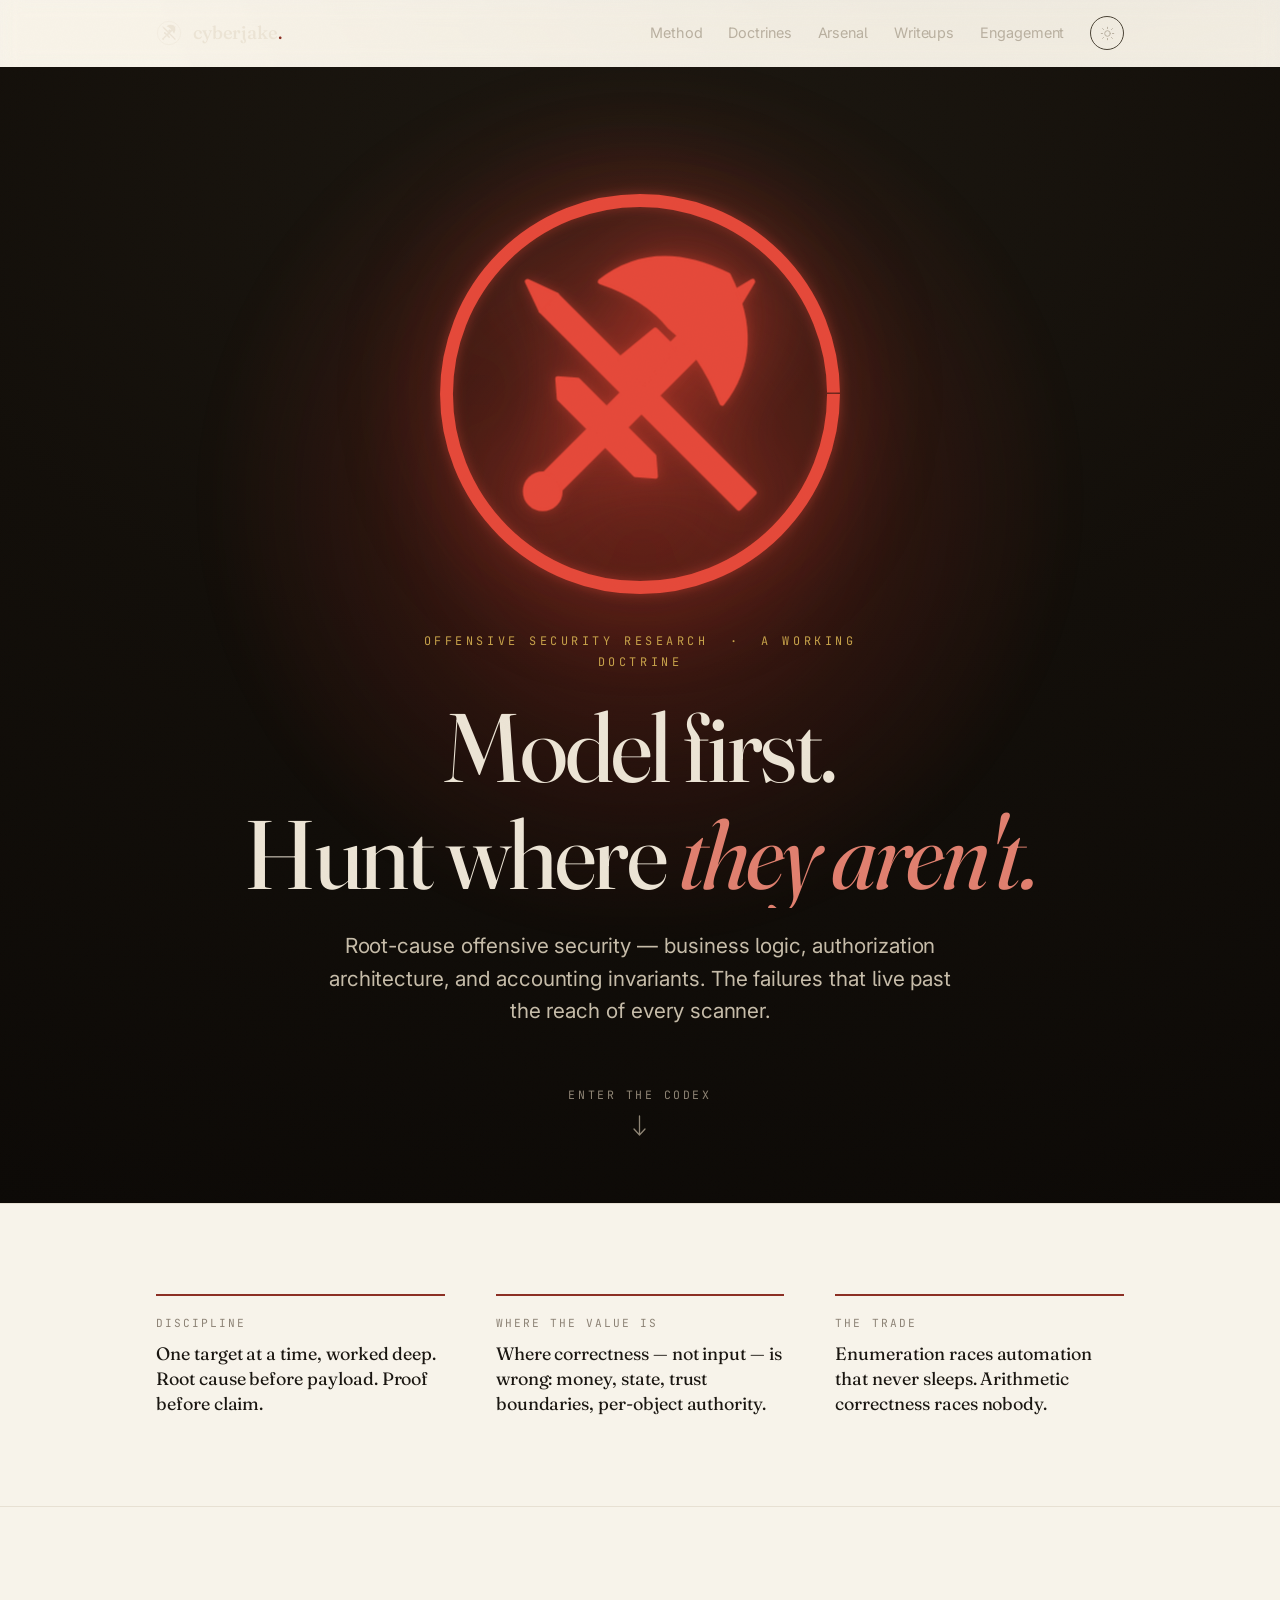
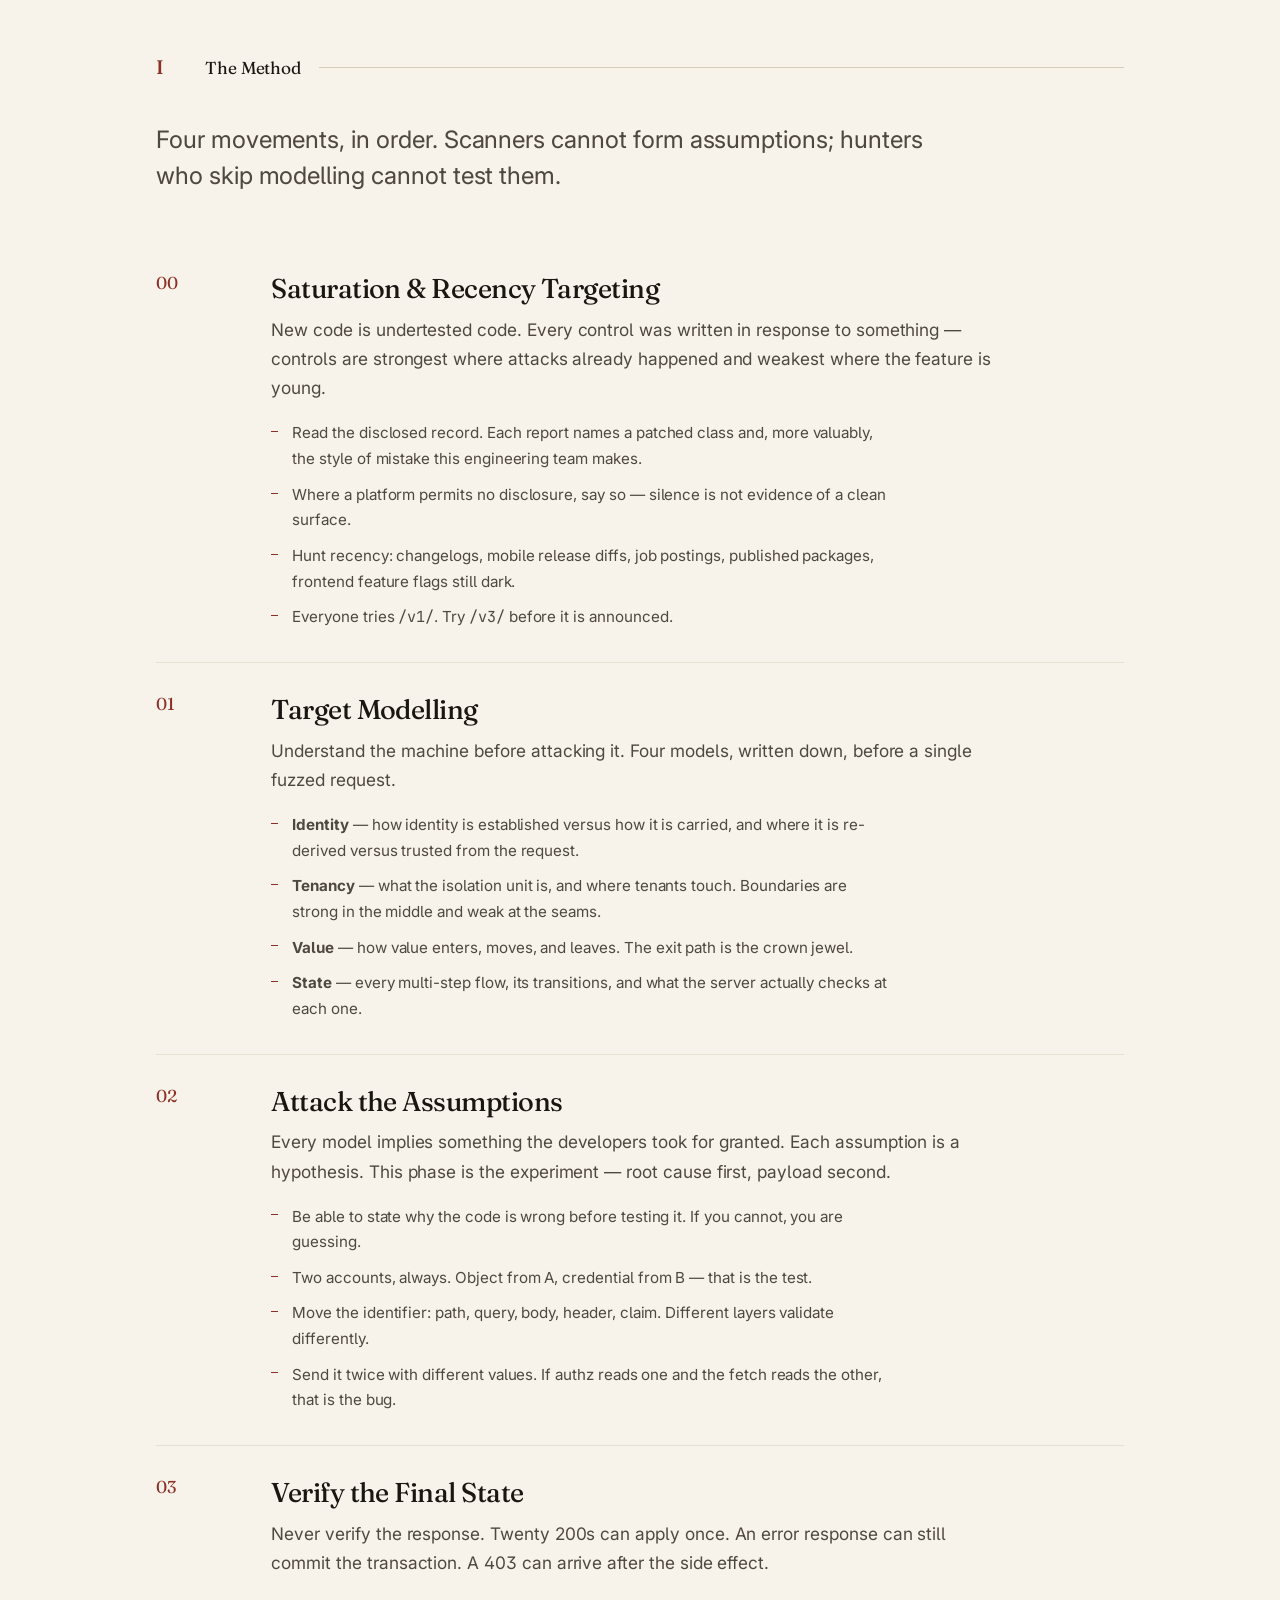
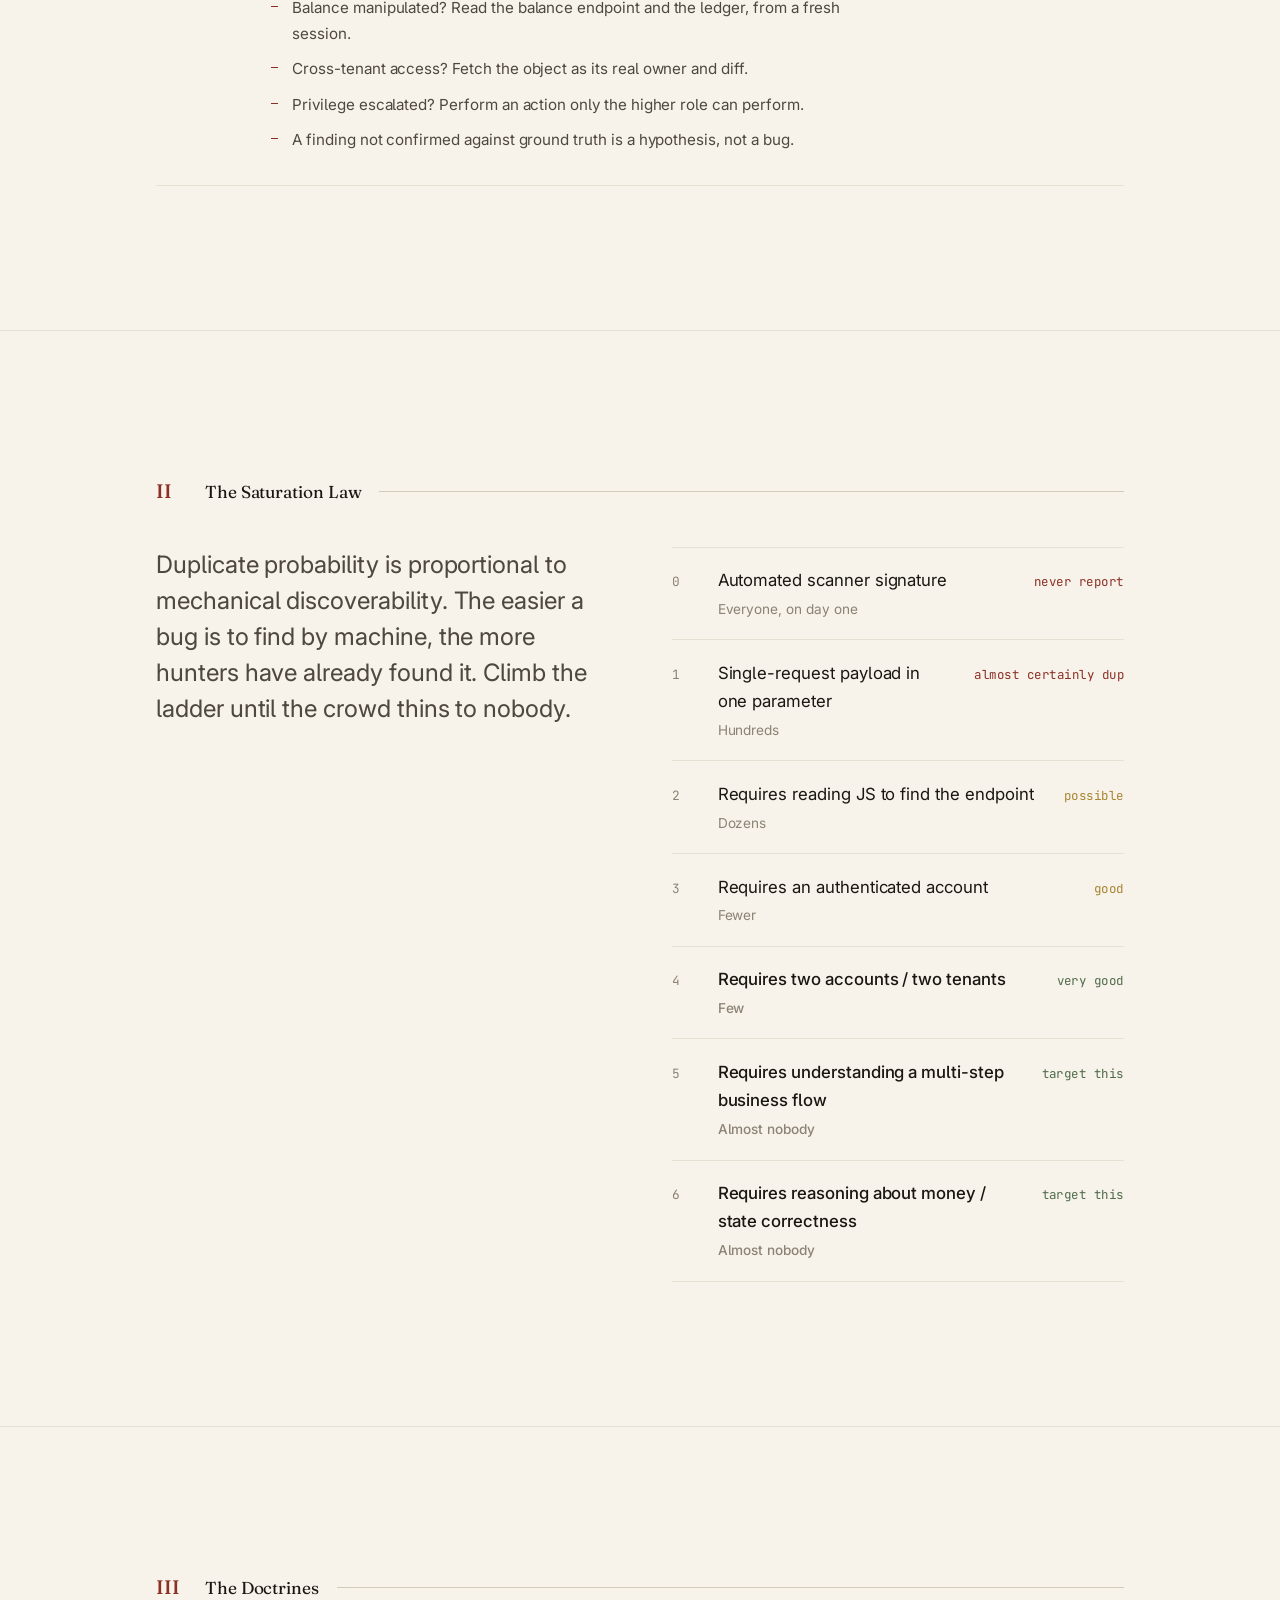
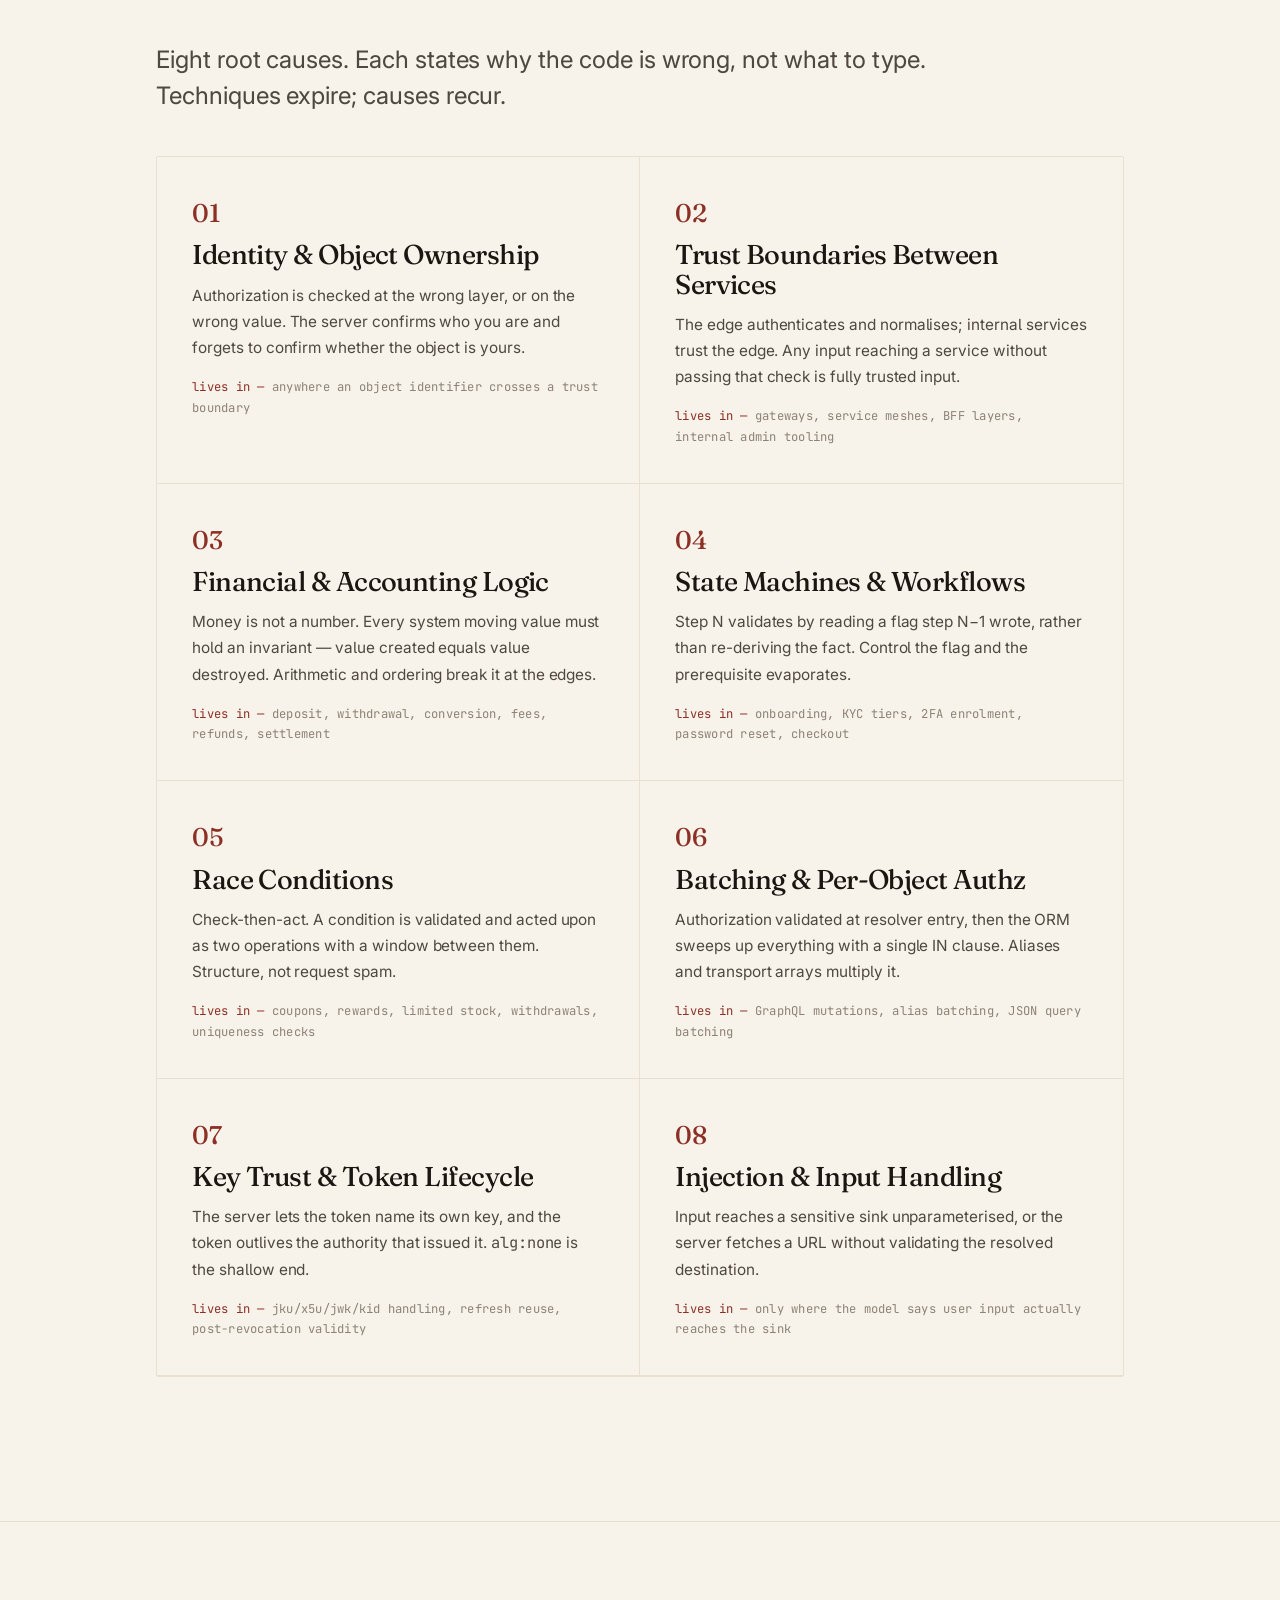
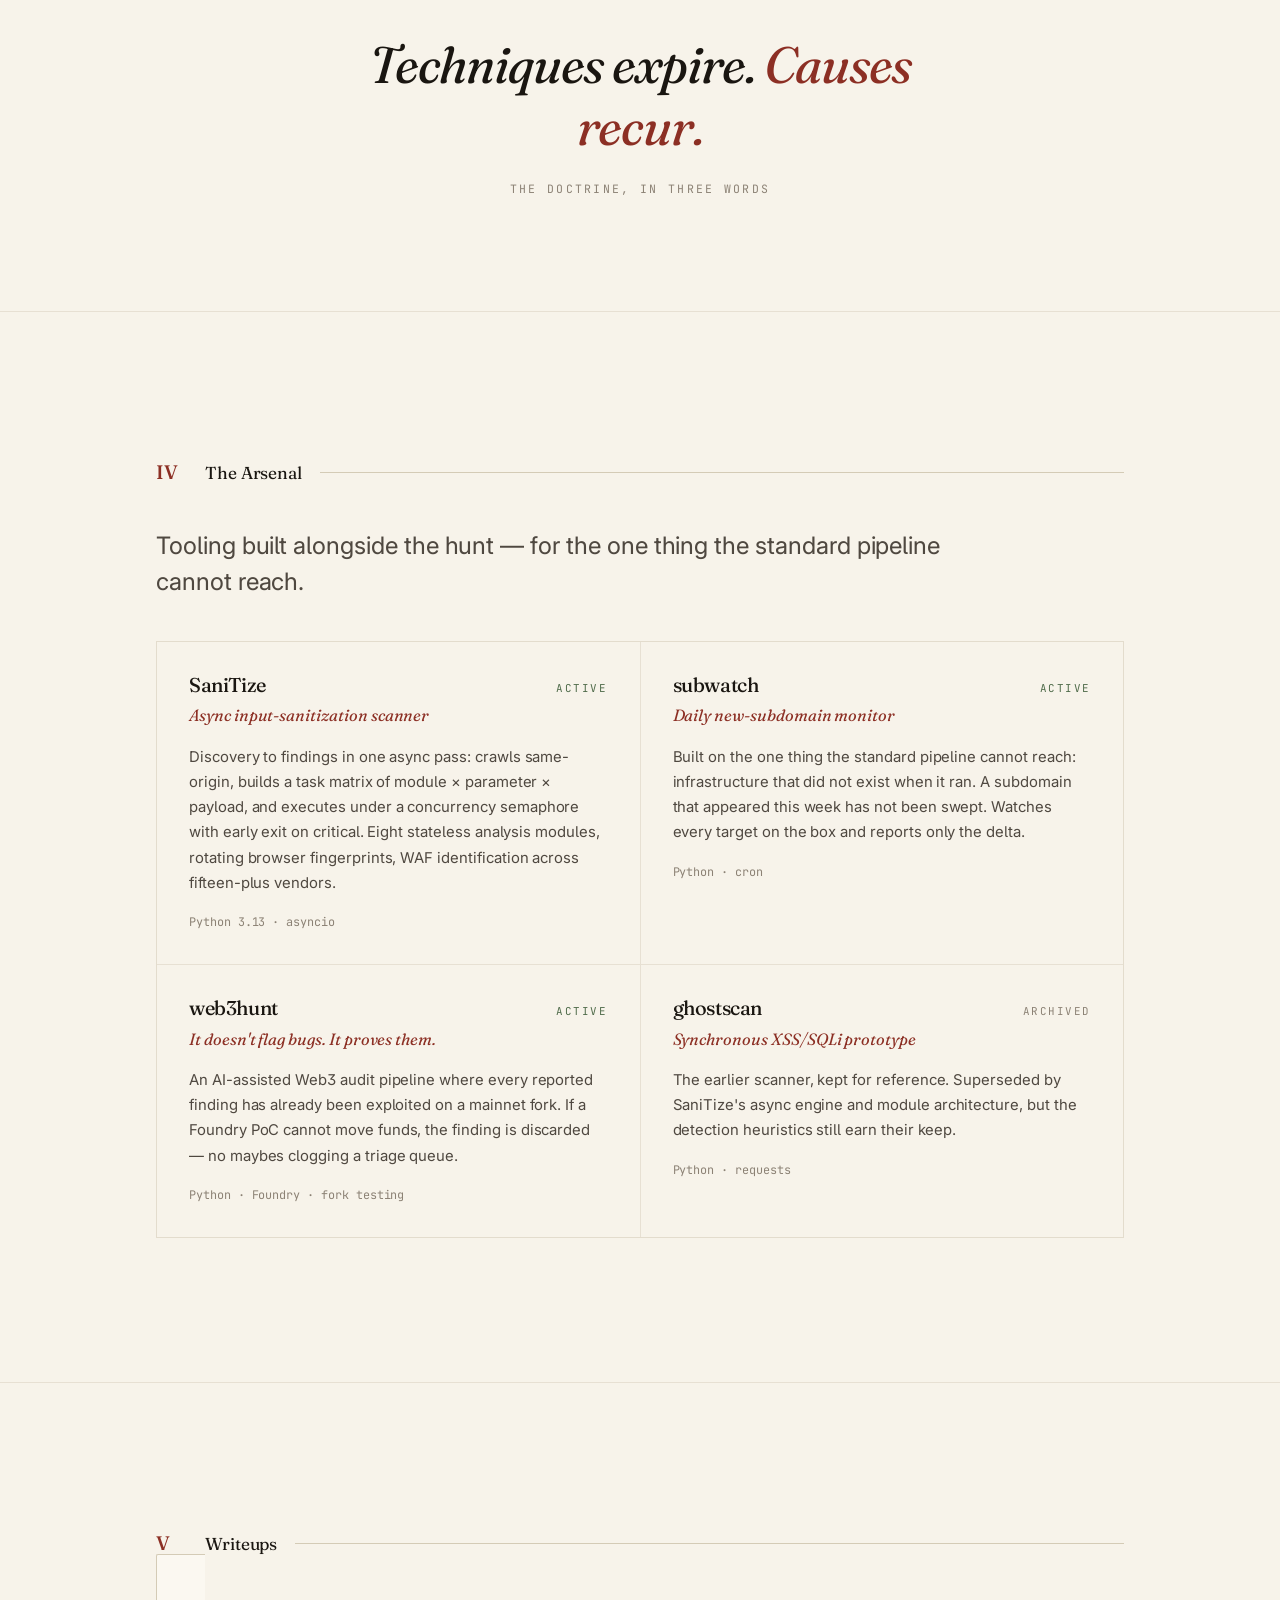
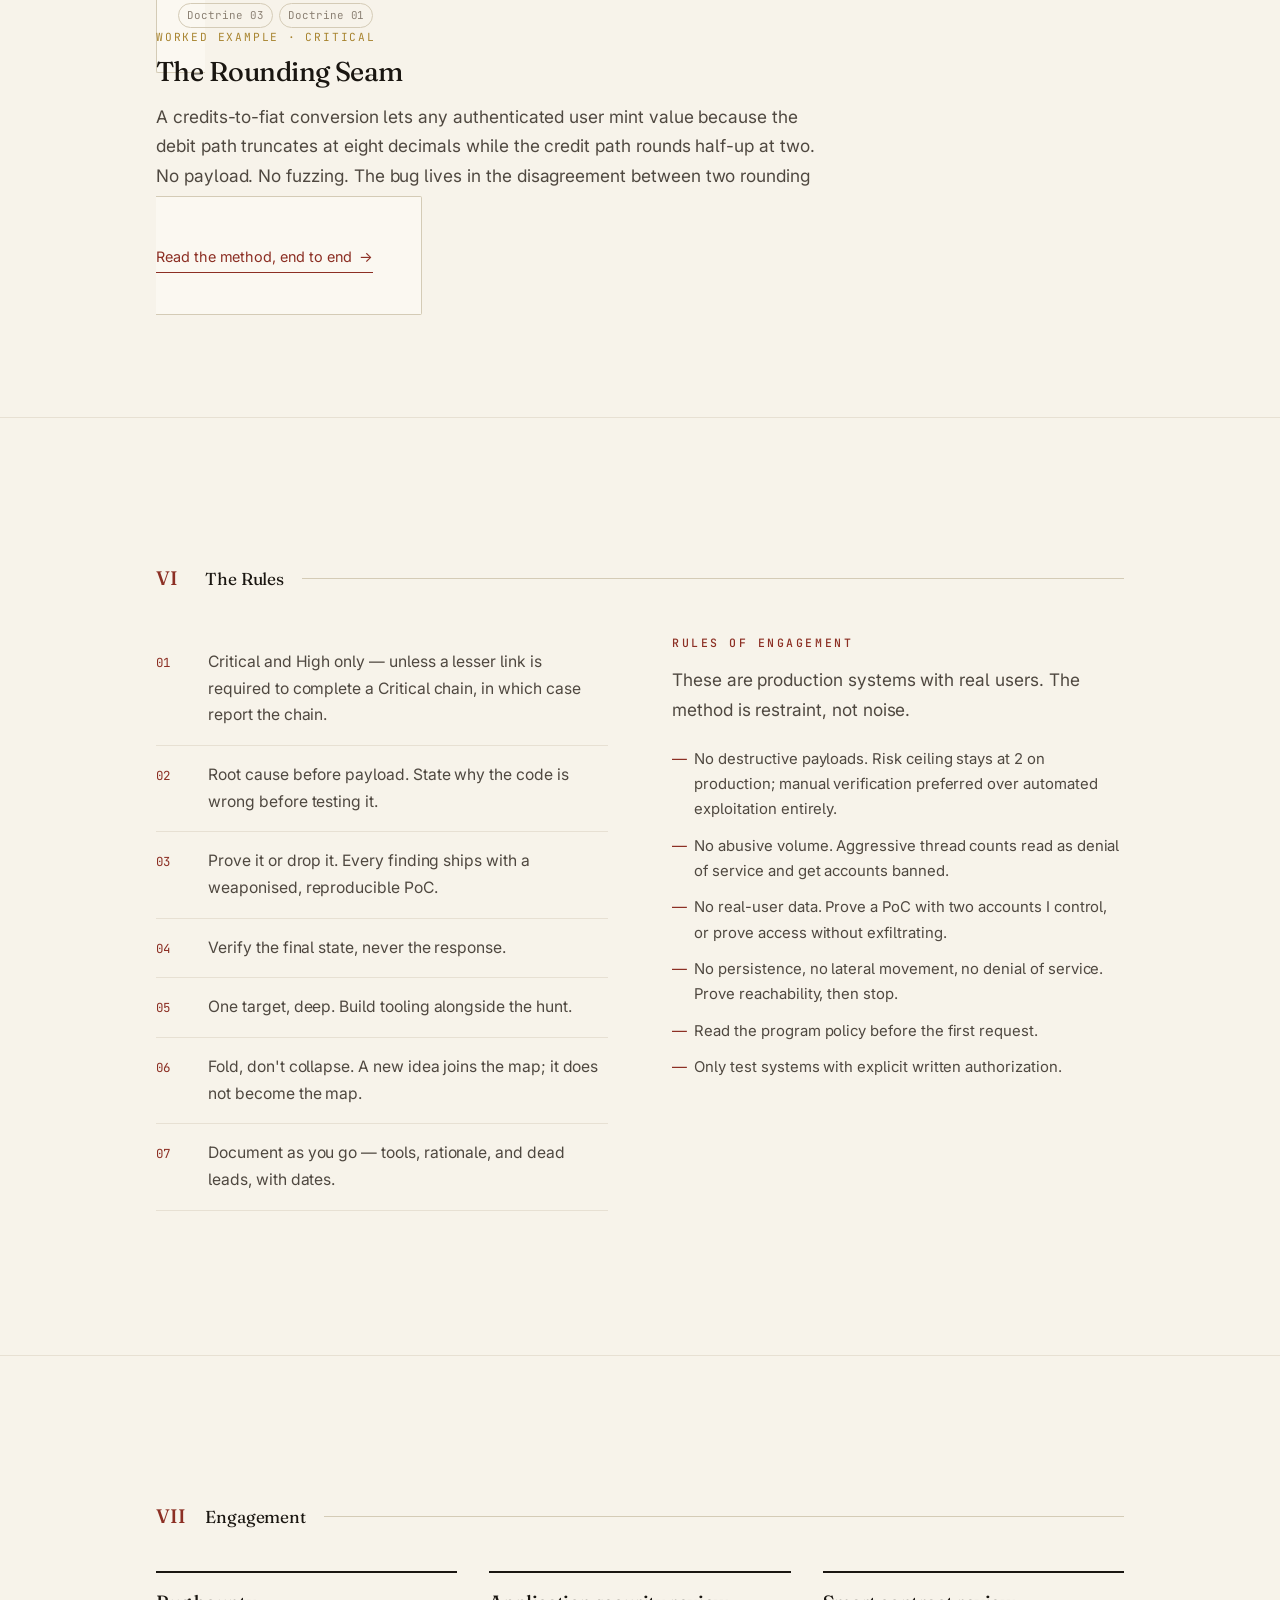
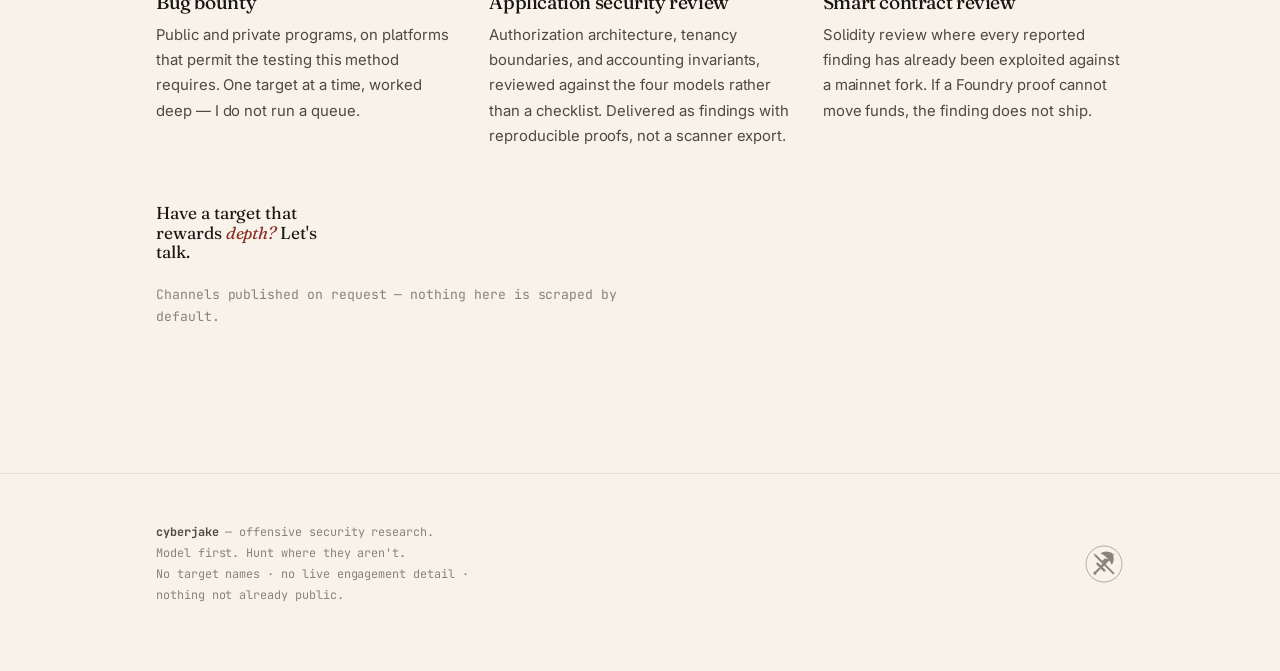
==== index.html @ a579a663 "Cyber Jake — personal offensive-security site (v1) Co-Authored-By: Claude Opus 4.8 <noreply@anthropi" ====
<!doctype html>
<html lang="en" data-theme="">
<head>
<meta charset="utf-8">
<meta name="viewport" content="width=device-width, initial-scale=1">
<title>cyberjake — offensive security research</title>
<meta name="description" content="Root-cause offensive security research. Business logic, authorization architecture, and accounting invariants — where scanners cannot reach. Model first. Hunt where they aren't.">
<meta name="theme-color" content="#f7f3ea">
<meta property="og:title" content="cyberjake — offensive security research">
<meta property="og:description" content="Model first. Hunt where they aren't.">
<meta property="og:type" content="website">
<link rel="icon" href="assets/sigil.svg" type="image/svg+xml">
<link rel="preconnect" href="https://fonts.googleapis.com">
<link rel="preconnect" href="https://fonts.gstatic.com" crossorigin>
<link href="https://fonts.googleapis.com/css2?family=Fraunces:ital,opsz,wght@0,9..144,380..560;1,9..144,380..520&family=Inter:wght@400;460;500&family=JetBrains+Mono:wght@400;500&display=swap" rel="stylesheet">
<link rel="stylesheet" href="styles.css">
</head>
<body>

<!-- ============================ bar ============================ -->
<header class="bar" id="bar">
  <div class="wrap">
    <a class="brand" href="#top" aria-label="cyberjake home">
      <span class="sigil" aria-hidden="true"></span>
      <span><b>cyberjake</b><span class="dot">.</span></span>
    </a>
    <button class="nav-toggle" id="navToggle" aria-label="Menu" aria-expanded="false"><span></span></button>
    <nav class="links" id="nav">
      <a href="#method">Method</a>
      <a href="#doctrines">Doctrines</a>
      <a href="#arsenal">Arsenal</a>
      <a href="#writeups">Writeups</a>
      <a href="#engage">Engagement</a>
      <button class="theme-toggle" id="theme" aria-label="Toggle theme" title="Toggle light / dark">
        <svg width="15" height="15" viewBox="0 0 24 24" fill="none" stroke="currentColor" stroke-width="1.6" stroke-linecap="round"><circle cx="12" cy="12" r="4.5"/><path d="M12 2v2M12 20v2M4.2 4.2l1.4 1.4M18.4 18.4l1.4 1.4M2 12h2M20 12h2M4.2 19.8l1.4-1.4M18.4 5.6l1.4-1.4"/></svg>
      </button>
    </nav>
  </div>
</header>

<main id="top">

<!-- ============================ hero ============================ -->
<section class="cover" id="cover">
  <div class="cover-grain" aria-hidden="true"></div>
  <div class="cover-glow" aria-hidden="true"></div>
  <div class="wrap">
    <div class="seal" aria-hidden="true">
      <svg viewBox="0 0 200 200">
        <circle class="seal-ring" cx="100" cy="100" r="90" fill="none" stroke="currentColor" stroke-width="2.6" pathLength="1"/>
        <g class="seal-weapons" fill="currentColor"><g transform="rotate(45 100 100)"><path d="M100,26 L106,50 L106,120 L94,120 L94,50 Z"/><path d="M68,122 L75,116 L125,116 L132,122 L125,128 L75,128 Z"/><path d="M95,128 L105,128 L105,158 L95,158 Z"/><circle cx="100" cy="164" r="8"/></g><g transform="rotate(-45 100 100)"><path d="M95,40 L105,40 L105,170 L95,170 Z"/><path d="M100,26 L105,40 L95,40 Z"/><path d="M105,82 L126,84 L126,96 L105,98 Z"/><path d="M124,50 Q156,54 168,90 Q156,126 124,130 Q134,106 132,88 Q134,70 124,50 Z"/></g></g>
      </svg>
    </div>
    <p class="cover-kicker">Offensive security research &nbsp;·&nbsp; a working doctrine</p>
    <h1 class="cover-title">
      <span class="ln"><span>Model first.</span></span>
      <span class="ln"><span>Hunt where <em>they aren't.</em></span></span>
    </h1>
    <p class="cover-lede">Root-cause offensive security — business logic, authorization architecture, and accounting invariants. The failures that live past the reach of every scanner.</p>
    <a class="cover-cue" href="#method"><span>Enter the codex</span>
      <svg width="13" height="24" viewBox="0 0 13 24" fill="none" stroke="currentColor" stroke-width="1.3" stroke-linecap="round"><path d="M6.5 1v19M1 14l5.5 6 5.5-6"/></svg>
    </a>
  </div>
</section>

<!-- ============================ creed ============================ -->
<section class="movement creed" id="creed">
  <div class="wrap">
    <dl class="meta reveal">
      <div><dt>Discipline</dt><dd>One target at a time, worked deep. Root cause before payload. Proof before claim.</dd></div>
      <div><dt>Where the value is</dt><dd>Where correctness — not input — is wrong: money, state, trust boundaries, per-object authority.</dd></div>
      <div><dt>The trade</dt><dd>Enumeration races automation that never sleeps. Arithmetic correctness races nobody.</dd></div>
    </dl>
  </div>
</section>

<!-- ============================ method ============================ -->
<section class="movement" id="method">
  <div class="wrap">
    <div class="mark"><span class="num">I</span><span class="title">The Method</span><span class="rule"></span></div>
    <p class="lede reveal" style="margin-bottom:3rem">Four movements, in order. Scanners cannot form assumptions; hunters who skip modelling cannot test them.</p>
    <div class="phases">
      <div class="phase reveal"><div class="pn">00</div><div><h3>Saturation &amp; Recency Targeting</h3><p class="thesis">New code is undertested code. Every control was written in response to something — controls are strongest where attacks already happened and weakest where the feature is young.</p><ul><li>Read the disclosed record. Each report names a patched class and, more valuably, the style of mistake this engineering team makes.</li><li>Where a platform permits no disclosure, say so — silence is not evidence of a clean surface.</li><li>Hunt recency: changelogs, mobile release diffs, job postings, published packages, frontend feature flags still dark.</li><li>Everyone tries <span class="mono">/v1/</span>. Try <span class="mono">/v3/</span> before it is announced.</li></ul></div></div>
      <div class="phase reveal"><div class="pn">01</div><div><h3>Target Modelling</h3><p class="thesis">Understand the machine before attacking it. Four models, written down, before a single fuzzed request.</p><ul><li><strong>Identity</strong> — how identity is established versus how it is carried, and where it is re-derived versus trusted from the request.</li><li><strong>Tenancy</strong> — what the isolation unit is, and where tenants touch. Boundaries are strong in the middle and weak at the seams.</li><li><strong>Value</strong> — how value enters, moves, and leaves. The exit path is the crown jewel.</li><li><strong>State</strong> — every multi-step flow, its transitions, and what the server actually checks at each one.</li></ul></div></div>
      <div class="phase reveal"><div class="pn">02</div><div><h3>Attack the Assumptions</h3><p class="thesis">Every model implies something the developers took for granted. Each assumption is a hypothesis. This phase is the experiment — root cause first, payload second.</p><ul><li>Be able to state why the code is wrong before testing it. If you cannot, you are guessing.</li><li>Two accounts, always. Object from A, credential from B — that is the test.</li><li>Move the identifier: path, query, body, header, claim. Different layers validate differently.</li><li>Send it twice with different values. If authz reads one and the fetch reads the other, that is the bug.</li></ul></div></div>
      <div class="phase reveal"><div class="pn">03</div><div><h3>Verify the Final State</h3><p class="thesis">Never verify the response. Twenty 200s can apply once. An error response can still commit the transaction. A 403 can arrive after the side effect.</p><ul><li>Balance manipulated? Read the balance endpoint and the ledger, from a fresh session.</li><li>Cross-tenant access? Fetch the object as its real owner and diff.</li><li>Privilege escalated? Perform an action only the higher role can perform.</li><li>A finding not confirmed against ground truth is a hypothesis, not a bug.</li></ul></div></div>
    </div>
  </div>
</section>

<!-- ============================ saturation law ============================ -->
<section class="movement" id="law">
  <div class="wrap">
    <div class="mark"><span class="num">II</span><span class="title">The Saturation Law</span><span class="rule"></span></div>
    <div class="two-col">
      <p class="lede reveal">Duplicate probability is proportional to mechanical discoverability. The easier a bug is to find by machine, the more hunters have already found it. Climb the ladder until the crowd thins to nobody.</p>
      <div class="ladder reveal" aria-label="saturation ladder">
        <div class="rung" data-tone="dup"><span class="idx">0</span><span class="method">Automated scanner signature<small>Everyone, on day one</small></span><span class="verdict">never report</span></div>
        <div class="rung" data-tone="dup"><span class="idx">1</span><span class="method">Single-request payload in one parameter<small>Hundreds</small></span><span class="verdict">almost certainly dup</span></div>
        <div class="rung" data-tone="mid"><span class="idx">2</span><span class="method">Requires reading JS to find the endpoint<small>Dozens</small></span><span class="verdict">possible</span></div>
        <div class="rung" data-tone="mid"><span class="idx">3</span><span class="method">Requires an authenticated account<small>Fewer</small></span><span class="verdict">good</span></div>
        <div class="rung" data-tone="hit"><span class="idx">4</span><span class="method">Requires two accounts / two tenants<small>Few</small></span><span class="verdict">very good</span></div>
        <div class="rung" data-tone="hit"><span class="idx">5</span><span class="method">Requires understanding a multi-step business flow<small>Almost nobody</small></span><span class="verdict">target this</span></div>
        <div class="rung" data-tone="hit"><span class="idx">6</span><span class="method">Requires reasoning about money / state correctness<small>Almost nobody</small></span><span class="verdict">target this</span></div>
      </div>
    </div>
  </div>
</section>

<!-- ============================ doctrines ============================ -->
<section class="movement" id="doctrines">
  <div class="wrap">
    <div class="mark"><span class="num">III</span><span class="title">The Doctrines</span><span class="rule"></span></div>
    <p class="lede reveal" style="margin-bottom:2.6rem">Eight root causes. Each states why the code is wrong, not what to type. Techniques expire; causes recur.</p>
    <div class="canon reveal">
      <article class="article"><div class="n">01</div><h3>Identity &amp; Object Ownership</h3><p>Authorization is checked at the wrong layer, or on the wrong value. The server confirms who you are and forgets to confirm whether the object is yours.</p><p class="lives">anywhere an object identifier crosses a trust boundary</p></article>
      <article class="article"><div class="n">02</div><h3>Trust Boundaries Between Services</h3><p>The edge authenticates and normalises; internal services trust the edge. Any input reaching a service without passing that check is fully trusted input.</p><p class="lives">gateways, service meshes, BFF layers, internal admin tooling</p></article>
      <article class="article"><div class="n">03</div><h3>Financial &amp; Accounting Logic</h3><p>Money is not a number. Every system moving value must hold an invariant — value created equals value destroyed. Arithmetic and ordering break it at the edges.</p><p class="lives">deposit, withdrawal, conversion, fees, refunds, settlement</p></article>
      <article class="article"><div class="n">04</div><h3>State Machines &amp; Workflows</h3><p>Step N validates by reading a flag step N−1 wrote, rather than re-deriving the fact. Control the flag and the prerequisite evaporates.</p><p class="lives">onboarding, KYC tiers, 2FA enrolment, password reset, checkout</p></article>
      <article class="article"><div class="n">05</div><h3>Race Conditions</h3><p>Check-then-act. A condition is validated and acted upon as two operations with a window between them. Structure, not request spam.</p><p class="lives">coupons, rewards, limited stock, withdrawals, uniqueness checks</p></article>
      <article class="article"><div class="n">06</div><h3>Batching &amp; Per-Object Authz</h3><p>Authorization validated at resolver entry, then the ORM sweeps up everything with a single IN clause. Aliases and transport arrays multiply it.</p><p class="lives">GraphQL mutations, alias batching, JSON query batching</p></article>
      <article class="article"><div class="n">07</div><h3>Key Trust &amp; Token Lifecycle</h3><p>The server lets the token name its own key, and the token outlives the authority that issued it. <span class="mono">alg:none</span> is the shallow end.</p><p class="lives">jku/x5u/jwk/kid handling, refresh reuse, post-revocation validity</p></article>
      <article class="article"><div class="n">08</div><h3>Injection &amp; Input Handling</h3><p>Input reaches a sensitive sink unparameterised, or the server fetches a URL without validating the resolved destination.</p><p class="lives">only where the model says user input actually reaches the sink</p></article>
    </div>
  </div>
</section>

<!-- ============================ maxim ============================ -->
<section class="maxim">
  <div class="wrap reveal">
    <p>Techniques expire. <em>Causes recur.</em></p>
    <span class="by">The doctrine, in three words</span>
  </div>
</section>

<!-- ============================ arsenal ============================ -->
<section class="movement" id="arsenal">
  <div class="wrap">
    <div class="mark"><span class="num">IV</span><span class="title">The Arsenal</span><span class="rule"></span></div>
    <p class="lede reveal" style="margin-bottom:2.6rem">Tooling built alongside the hunt — for the one thing the standard pipeline cannot reach.</p>
    <div class="tools reveal">
      <div class="tool"><div class="top"><h3>SaniTize</h3><span class="status">active</span></div><p class="tagline">Async input-sanitization scanner</p><p>Discovery to findings in one async pass: crawls same-origin, builds a task matrix of module × parameter × payload, and executes under a concurrency semaphore with early exit on critical. Eight stateless analysis modules, rotating browser fingerprints, WAF identification across fifteen-plus vendors.</p><p class="stack">Python 3.13 · asyncio</p></div>
      <div class="tool"><div class="top"><h3>subwatch</h3><span class="status">active</span></div><p class="tagline">Daily new-subdomain monitor</p><p>Built on the one thing the standard pipeline cannot reach: infrastructure that did not exist when it ran. A subdomain that appeared this week has not been swept. Watches every target on the box and reports only the delta.</p><p class="stack">Python · cron</p></div>
      <div class="tool"><div class="top"><h3>web3hunt</h3><span class="status">active</span></div><p class="tagline">It doesn't flag bugs. It proves them.</p><p>An AI-assisted Web3 audit pipeline where every reported finding has already been exploited on a mainnet fork. If a Foundry PoC cannot move funds, the finding is discarded — no maybes clogging a triage queue.</p><p class="stack">Python · Foundry · fork testing</p></div>
      <div class="tool"><div class="top"><h3>ghostscan</h3><span class="status archived">archived</span></div><p class="tagline">Synchronous XSS/SQLi prototype</p><p>The earlier scanner, kept for reference. Superseded by SaniTize's async engine and module architecture, but the detection heuristics still earn their keep.</p><p class="stack">Python · requests</p></div>
    </div>
  </div>
</section>

<!-- ============================ writeups ============================ -->
<section class="movement" id="writeups">
  <div class="wrap">
    <div class="mark"><span class="num">V</span><span class="title">Writeups</span><span class="rule"></span></div>
    <a class="feature reveal" href="writeups/the-rounding-seam.html">
      <div class="tags"><span class="tag">Doctrine 03</span><span class="tag">Doctrine 01</span></div>
      <p class="kind">Worked example · Critical</p>
      <h3>The Rounding Seam</h3>
      <p class="root">A credits-to-fiat conversion lets any authenticated user mint value because the debit path truncates at eight decimals while the credit path rounds half-up at two. No payload. No fuzzing. The bug lives in the disagreement between two rounding decisions made in different files.</p>
      <span class="readmore">Read the method, end to end &nbsp;→</span>
    </a>
  </div>
</section>

<!-- ============================ rules ============================ -->
<section class="movement" id="rules">
  <div class="wrap">
    <div class="mark"><span class="num">VI</span><span class="title">The Rules</span><span class="rule"></span></div>
    <div class="two-col">
      <div class="ruleset reveal">
        <div class="ruleitem"><span class="rn">01</span><p>Critical and High only — unless a lesser link is required to complete a Critical chain, in which case report the chain.</p></div>
        <div class="ruleitem"><span class="rn">02</span><p>Root cause before payload. State why the code is wrong before testing it.</p></div>
        <div class="ruleitem"><span class="rn">03</span><p>Prove it or drop it. Every finding ships with a weaponised, reproducible PoC.</p></div>
        <div class="ruleitem"><span class="rn">04</span><p>Verify the final state, never the response.</p></div>
        <div class="ruleitem"><span class="rn">05</span><p>One target, deep. Build tooling alongside the hunt.</p></div>
        <div class="ruleitem"><span class="rn">06</span><p>Fold, don't collapse. A new idea joins the map; it does not become the map.</p></div>
        <div class="ruleitem"><span class="rn">07</span><p>Document as you go — tools, rationale, and dead leads, with dates.</p></div>
      </div>
      <div class="reveal">
        <p class="label seal-text">Rules of engagement</p>
        <p style="margin-top:.8rem;color:var(--ink-soft)">These are production systems with real users. The method is restraint, not noise.</p>
        <ul class="limits">
          <li>No destructive payloads. Risk ceiling stays at 2 on production; manual verification preferred over automated exploitation entirely.</li>
          <li>No abusive volume. Aggressive thread counts read as denial of service and get accounts banned.</li>
          <li>No real-user data. Prove a PoC with two accounts I control, or prove access without exfiltrating.</li>
          <li>No persistence, no lateral movement, no denial of service. Prove reachability, then stop.</li>
          <li>Read the program policy before the first request.</li>
          <li>Only test systems with explicit written authorization.</li>
        </ul>
      </div>
    </div>
  </div>
</section>

<!-- ============================ engagement ============================ -->
<section class="movement contact" id="engage">
  <div class="wrap">
    <div class="mark"><span class="num">VII</span><span class="title">Engagement</span><span class="rule"></span></div>
    <div class="offers reveal" style="margin-bottom:3.4rem">
      <div class="offer"><h3>Bug bounty</h3><p>Public and private programs, on platforms that permit the testing this method requires. One target at a time, worked deep — I do not run a queue.</p></div>
      <div class="offer"><h3>Application security review</h3><p>Authorization architecture, tenancy boundaries, and accounting invariants, reviewed against the four models rather than a checklist. Delivered as findings with reproducible proofs, not a scanner export.</p></div>
      <div class="offer"><h3>Smart contract review</h3><p>Solidity review where every reported finding has already been exploited against a mainnet fork. If a Foundry proof cannot move funds, the finding does not ship.</p></div>
    </div>
    <p class="cta reveal">Have a target that rewards <em>depth?</em> Let's talk.</p>
    <p class="reveal" style="margin-top:1.4rem;color:var(--ink-faint);font-family:var(--mono);font-size:.82rem">Channels published on request — nothing here is scraped by default.</p>
  </div>
</section>

</main>

<!-- ============================ footer ============================ -->
<footer class="foot">
  <div class="wrap">
    <div class="colophon">
      <strong style="color:var(--ink-soft)">cyberjake</strong> — offensive security research.<br>
      Model first. Hunt where they aren't.<br>
      No target names · no live engagement detail · nothing not already public.
    </div>
    <span class="sigil" aria-hidden="true"></span>
  </div>
</footer>

<script src="app.js"></script>
</body>
</html>
---- styles.css ----
/* ============================================================================
   cyberjake — design system
   A master's codex rendered with restraint. Warm archival palette, ink,
   a single oxblood seal. Fraunces (display) · Inter (body) · JetBrains Mono.
   No gradients, no glass, no neon. Air, rule, and typography.
   ========================================================================== */

:root {
  /* warm archival light */
  --paper:      #f7f3ea;
  --paper-2:    #fbf8f1;
  --ink:        #1a1611;
  --ink-soft:   #4f4840;
  --ink-faint:  #8c8275;
  --rule:       #e2daccc8;
  --rule-firm:  #d4cbb6;
  --seal:       #8c2f24;   /* oxblood — the one color that means something */
  --seal-soft:  #b6473a;
  --gold:       #a8842f;   /* used only as a hairline accent */
  --jade:       #4f6b4a;   /* "target this" — restrained */
  --shadow:     26 20 12;  /* rgb parts for soft shadows */

  --maxw: 1080px;
  --measure: 66ch;
  --gut: clamp(20px, 5vw, 56px);
  --step: clamp(5rem, 12vw, 9rem);  /* vertical rhythm between movements */

  --serif: "Fraunces", "Times New Roman", serif;
  --sans:  "Inter", -apple-system, BlinkMacSystemFont, "Segoe UI", sans-serif;
  --mono:  "JetBrains Mono", ui-monospace, "SFMono-Regular", Menlo, monospace;

  --ease: cubic-bezier(.22, 1, .36, 1);
}

:root:not([data-theme="light"]) {
  @media (prefers-color-scheme: dark) {
    --paper:     #15120d;
    --paper-2:   #1b1711;
    --ink:       #ece4d5;
    --ink-soft:  #b9af9e;
    --ink-faint: #817868;
    --rule:      #2d271dcc;
    --rule-firm: #3a3327;
    --seal:      #d2695c;
    --seal-soft: #e08578;
    --gold:      #c7a24a;
    --jade:      #8fae87;
  }
}
:root[data-theme="dark"] {
  --paper:     #15120d;
  --paper-2:   #1b1711;
  --ink:       #ece4d5;
  --ink-soft:  #b9af9e;
  --ink-faint: #817868;
  --rule:      #2d271dcc;
  --rule-firm: #3a3327;
  --seal:      #d2695c;
  --seal-soft: #e08578;
  --gold:      #c7a24a;
  --jade:      #8fae87;
}

/* ---------- reset ---------- */
*, *::before, *::after { box-sizing: border-box; margin: 0; padding: 0; }
html { -webkit-text-size-adjust: 100%; scroll-behavior: smooth; }
@media (prefers-reduced-motion: reduce) { html { scroll-behavior: auto; } }

body {
  background: var(--paper);
  color: var(--ink);
  font-family: var(--sans);
  font-size: clamp(1rem, 0.96rem + 0.2vw, 1.08rem);
  line-height: 1.7;
  font-feature-settings: "ss01", "cv05";
  letter-spacing: -0.003em;
  -webkit-font-smoothing: antialiased;
  text-rendering: optimizeLegibility;
  overflow-x: hidden;
}

/* subtle paper tooth */
body::before {
  content: ""; position: fixed; inset: 0; z-index: -1; pointer-events: none;
  background:
    radial-gradient(120% 90% at 80% -10%, rgb(var(--shadow) / .05), transparent 60%);
  opacity: .9;
}

/* ---------- type ---------- */
h1, h2, h3, h4 { font-family: var(--serif); font-weight: 460; line-height: 1.08; letter-spacing: -0.02em; }
h1 { font-size: clamp(2.6rem, 1.6rem + 4.4vw, 5.4rem); font-weight: 420; }
h2 { font-size: clamp(1.9rem, 1.3rem + 2.4vw, 3.1rem); }
h3 { font-size: clamp(1.3rem, 1.05rem + 1vw, 1.7rem); }
em, i { font-style: italic; }
.serif { font-family: var(--serif); }
.mono { font-family: var(--mono); }

p { max-width: var(--measure); }
a { color: inherit; text-decoration: none; }

.lede {
  font-size: clamp(1.15rem, 1.02rem + 0.7vw, 1.5rem);
  line-height: 1.5; color: var(--ink-soft); font-weight: 420;
  max-width: 54ch;
}

/* small-caps document label — the codex voice */
.label {
  font-family: var(--mono);
  font-size: .72rem; letter-spacing: .22em; text-transform: uppercase;
  color: var(--ink-faint); font-weight: 500;
}
.seal-text { color: var(--seal); }

/* ---------- layout ---------- */
.wrap { max-width: var(--maxw); margin-inline: auto; padding-inline: var(--gut); }
.movement { padding-block: var(--step); border-top: 1px solid var(--rule); position: relative; }
.movement:first-of-type { border-top: 0; }

/* the chapter number that marks each movement */
.movement > .wrap > .mark {
  display: flex; align-items: baseline; gap: 1.1rem; margin-bottom: 2.4rem;
}
.mark .num {
  font-family: var(--serif); font-size: clamp(1rem, 0.9rem + .4vw, 1.25rem);
  color: var(--seal); font-weight: 500; font-feature-settings: "tnum";
  min-width: 2.4ch;
}
.mark .title { font-family: var(--serif); font-size: clamp(1.4rem,1.1rem+1.2vw,2rem); }
.mark .rule { flex: 1; height: 1px; background: var(--rule-firm); align-self: center; }

/* ---------- top bar ---------- */
header.bar {
  position: sticky; top: 0; z-index: 50;
  backdrop-filter: saturate(1.2) blur(10px);
  background: color-mix(in oklab, var(--paper) 82%, transparent);
  border-bottom: 1px solid transparent;
  transition: border-color .4s var(--ease), background .4s var(--ease);
}
header.bar.scrolled { border-bottom-color: var(--rule); }
.bar .wrap { display: flex; align-items: center; justify-content: space-between; padding-block: 1rem; }
.brand { display: flex; align-items: center; gap: .7rem; font-family: var(--serif); font-size: 1.15rem; letter-spacing: -.01em; }
.brand .sigil { width: 26px; height: 26px; color: var(--ink); display: block; }
.brand b { font-weight: 500; }
.brand .dot { color: var(--seal); }
nav.links { display: flex; gap: clamp(.9rem, 2vw, 1.8rem); align-items: center; }
nav.links a { font-size: .9rem; color: var(--ink-soft); transition: color .25s; position: relative; }
nav.links a:hover { color: var(--ink); }
nav.links a::after {
  content: ""; position: absolute; left: 0; right: 0; bottom: -6px; height: 1px;
  background: var(--seal); transform: scaleX(0); transform-origin: left; transition: transform .3s var(--ease);
}
nav.links a:hover::after { transform: scaleX(1); }
.theme-toggle {
  background: none; border: 1px solid var(--rule-firm); color: var(--ink-soft);
  width: 34px; height: 34px; border-radius: 50%; cursor: pointer; display: grid; place-items: center;
  transition: color .25s, border-color .25s;
}
.theme-toggle:hover { color: var(--ink); border-color: var(--ink-faint); }
.nav-toggle { display: none; }

/* ---------- hero ---------- */
.hero { padding-block: clamp(5rem, 8vw, 9rem) var(--step); }
.hero .epigraph { margin-bottom: 2.4rem; }
.hero h1 { max-width: 16ch; margin-bottom: 1.8rem; }
.hero h1 .accent { color: var(--seal); font-style: italic; }
.hero .sig-watermark {
  position: absolute; top: 2rem; right: var(--gut); width: clamp(120px, 20vw, 230px);
  color: var(--ink); opacity: .06; pointer-events: none; z-index: 0;
}
.hero .wrap { position: relative; z-index: 1; }
.hero .meta { display: flex; flex-wrap: wrap; gap: 1.6rem 2.6rem; margin-top: 3rem; padding-top: 1.6rem; border-top: 1px solid var(--rule); }
.hero .meta div { max-width: 24ch; }
.hero .meta dt { font-family: var(--mono); font-size: .72rem; letter-spacing: .18em; text-transform: uppercase; color: var(--ink-faint); margin-bottom: .4rem; }
.hero .meta dd { color: var(--ink-soft); font-size: .95rem; }

/* ---------- prose block ---------- */
.prose p + p { margin-top: 1.1rem; }
.two-col { display: grid; grid-template-columns: 1fr 1fr; gap: clamp(2rem, 5vw, 5rem); }
@media (max-width: 760px) { .two-col { grid-template-columns: 1fr; } }

/* ---------- ladder (saturation) ---------- */
.ladder { border-top: 1px solid var(--rule); }
.rung {
  display: grid; grid-template-columns: 2.4ch 1fr auto; gap: 1.2rem; align-items: baseline;
  padding: 1.15rem 0; border-bottom: 1px solid var(--rule);
  opacity: 0; transform: translateY(14px); transition: opacity .7s var(--ease), transform .7s var(--ease);
}
.rung.in { opacity: 1; transform: none; }
.rung .idx { font-family: var(--mono); font-size: .8rem; color: var(--ink-faint); }
.rung .method { font-size: 1.05rem; }
.rung .method small { display: block; color: var(--ink-faint); font-size: .85rem; margin-top: .2rem; }
.rung .verdict { font-family: var(--mono); font-size: .78rem; letter-spacing: .04em; text-align: right; white-space: nowrap; }
.rung[data-tone="dup"] .verdict { color: var(--seal); }
.rung[data-tone="mid"] .verdict { color: var(--gold); }
.rung[data-tone="hit"] .verdict { color: var(--jade); }
.rung[data-tone="hit"] .method { font-weight: 500; }

/* ---------- doctrines (numbered canon) ---------- */
.canon { display: grid; grid-template-columns: 1fr 1fr; gap: 0; border: 1px solid var(--rule); border-radius: 2px; }
@media (max-width: 760px) { .canon { grid-template-columns: 1fr; } }
.article {
  padding: clamp(1.4rem, 3vw, 2.2rem); border-right: 1px solid var(--rule); border-bottom: 1px solid var(--rule);
  transition: background .35s var(--ease);
}
.canon .article:nth-child(2n) { border-right: 0; }
.article:hover { background: var(--paper-2); }
.article .n { font-family: var(--serif); font-size: 1.6rem; color: var(--seal); font-weight: 460; }
.article h3 { margin: .3rem 0 .8rem; }
.article p { color: var(--ink-soft); font-size: .96rem; }
.article .lives { margin-top: 1rem; font-family: var(--mono); font-size: .76rem; color: var(--ink-faint); letter-spacing: .02em; }
.article .lives::before { content: "lives in — "; color: var(--seal); }

/* ---------- phases ---------- */
.phase { padding: 2rem 0; border-bottom: 1px solid var(--rule); display: grid; grid-template-columns: 7ch 1fr; gap: clamp(1rem,3vw,2.5rem); }
@media (max-width:620px){ .phase{ grid-template-columns:1fr; gap:.8rem; } }
.phase .pn { font-family: var(--serif); font-size: clamp(2rem,1.4rem+2vw,3.2rem); color: var(--seal); line-height: 1; }
.phase h3 { margin-bottom: .7rem; }
.phase .thesis { color: var(--ink-soft); margin-bottom: 1.1rem; }
.phase ul { list-style: none; display: grid; gap: .6rem; }
.phase li { padding-left: 1.3rem; position: relative; color: var(--ink-soft); font-size: .95rem; max-width: 62ch; }
.phase li::before { content: ""; position: absolute; left: 0; top: .72em; width: 7px; height: 1px; background: var(--seal); }

/* ---------- arsenal ---------- */
.tools { display: grid; grid-template-columns: repeat(2,1fr); gap: 1px; background: var(--rule); border: 1px solid var(--rule); }
@media (max-width:760px){ .tools{ grid-template-columns:1fr; } }
.tool { background: var(--paper); padding: clamp(1.4rem,3vw,2rem); transition: background .35s; }
.tool:hover { background: var(--paper-2); }
.tool .top { display: flex; align-items: baseline; justify-content: space-between; gap: 1rem; }
.tool h3 { font-size: 1.25rem; }
.tool .status { font-family: var(--mono); font-size: .68rem; letter-spacing: .14em; text-transform: uppercase; color: var(--jade); }
.tool .status.archived { color: var(--ink-faint); }
.tool .tagline { font-family: var(--serif); font-style: italic; color: var(--seal); margin: .3rem 0 .9rem; font-size: 1.02rem; }
.tool p { color: var(--ink-soft); font-size: .93rem; }
.tool .stack { margin-top: 1rem; font-family: var(--mono); font-size: .74rem; color: var(--ink-faint); }

/* ---------- featured writeup ---------- */
.feature { border: 1px solid var(--rule-firm); border-radius: 2px; padding: clamp(1.6rem,4vw,3rem); background: var(--paper-2); position: relative; overflow: hidden; }
.feature .kind { font-family: var(--mono); font-size: .7rem; letter-spacing: .16em; text-transform: uppercase; color: var(--gold); }
.feature h3 { font-size: clamp(1.6rem,1.2rem+1.6vw,2.4rem); margin: .6rem 0 1rem; }
.feature .root { color: var(--ink-soft); max-width: 60ch; }
.feature .readmore { display: inline-flex; align-items: center; gap: .5rem; margin-top: 1.6rem; color: var(--seal); font-size: .9rem; border-bottom: 1px solid currentColor; padding-bottom: 2px; transition: gap .25s var(--ease); }
.feature .readmore:hover { gap: .9rem; }
.feature .tags { position: absolute; top: clamp(1.6rem,4vw,3rem); right: clamp(1.6rem,4vw,3rem); display: flex; gap: .4rem; }
.feature .tag { font-family: var(--mono); font-size: .68rem; color: var(--ink-faint); border: 1px solid var(--rule-firm); border-radius: 999px; padding: .15rem .5rem; }

/* ---------- rules / engagement ---------- */
.ruleset { counter-reset: r; }
.ruleitem { display: grid; grid-template-columns: 3ch 1fr; gap: 1.2rem; padding: 1rem 0; border-bottom: 1px solid var(--rule); align-items: baseline; }
.ruleitem .rn { font-family: var(--mono); font-size: .78rem; color: var(--seal); }
.ruleitem p { color: var(--ink-soft); font-size: .98rem; }

.limits { display: grid; gap: .7rem; margin-top: 1.4rem; }
.limits li { list-style: none; padding-left: 1.4rem; position: relative; color: var(--ink-soft); font-size: .93rem; max-width: 70ch; }
.limits li::before { content: "—"; position: absolute; left: 0; color: var(--seal); }

/* ---------- engagement cards ---------- */
.offers { display: grid; grid-template-columns: repeat(3,1fr); gap: clamp(1.2rem,3vw,2rem); }
@media (max-width:760px){ .offers{ grid-template-columns:1fr; } }
.offer { padding-top: 1.2rem; border-top: 2px solid var(--ink); }
.offer h3 { font-size: 1.2rem; margin-bottom: .6rem; }
.offer p { color: var(--ink-soft); font-size: .93rem; }

/* ---------- contact / footer ---------- */
.contact .cta { font-family: var(--serif); font-size: clamp(1.6rem,1.2rem+2vw,2.8rem); max-width: 18ch; line-height: 1.12; }
.contact .cta em { color: var(--seal); }
footer.foot { border-top: 1px solid var(--rule); padding-block: 3rem 4rem; }
footer .wrap { display: flex; flex-wrap: wrap; justify-content: space-between; gap: 2rem; align-items: center; }
footer .colophon { font-family: var(--mono); font-size: .74rem; color: var(--ink-faint); line-height: 1.8; max-width: 52ch; }
footer .sigil { width: 40px; height: 40px; color: var(--ink); opacity: .5; }

/* ---------- reveal ---------- */
.reveal { opacity: 0; transform: translateY(18px); transition: opacity .8s var(--ease), transform .8s var(--ease); }
.reveal.in { opacity: 1; transform: none; }
@media (prefers-reduced-motion: reduce) {
  .reveal, .rung { opacity: 1 !important; transform: none !important; transition: none !important; }
}

/* ---------- mobile nav ---------- */
@media (max-width: 680px) {
  nav.links { position: fixed; inset: 0 0 0 auto; width: min(78vw, 320px); background: var(--paper-2);
    flex-direction: column; align-items: flex-start; justify-content: center; gap: 1.6rem;
    padding: 3rem var(--gut); transform: translateX(100%); transition: transform .4s var(--ease);
    border-left: 1px solid var(--rule); z-index: 60; }
  nav.links.open { transform: none; }
  nav.links a { font-size: 1.25rem; font-family: var(--serif); }
  .nav-toggle { display: grid; place-items: center; width: 34px; height: 34px; background: none; border: 0; cursor: pointer; z-index: 61; }
  .nav-toggle span { display: block; width: 20px; height: 1.5px; background: var(--ink); position: relative; transition: .3s var(--ease); }
  .nav-toggle span::before, .nav-toggle span::after { content: ""; position: absolute; left: 0; width: 20px; height: 1.5px; background: var(--ink); transition: .3s var(--ease); }
  .nav-toggle span::before { top: -6px; } .nav-toggle span::after { top: 6px; }
  .nav-toggle.open span { background: transparent; }
  .nav-toggle.open span::before { top: 0; transform: rotate(45deg); }
  .nav-toggle.open span::after { top: 0; transform: rotate(-45deg); }
}

::selection { background: color-mix(in oklab, var(--seal) 24%, transparent); color: var(--ink); }
:focus-visible { outline: 2px solid var(--seal); outline-offset: 3px; border-radius: 2px; }

/* ============================ writeup / article ============================ */
.doc { padding-block: clamp(3rem,6vw,6rem) var(--step); }
.doc .back { font-family: var(--mono); font-size: .8rem; color: var(--ink-faint); display: inline-flex; gap: .5rem; align-items: center; transition: color .25s, gap .25s var(--ease); }
.doc .back:hover { color: var(--seal); gap: .8rem; }
.doc .head { max-width: 40ch; margin: 2.4rem 0 2.8rem; }
.doc .kindline { display: flex; flex-wrap: wrap; gap: 1rem; align-items: center; margin-bottom: 1.4rem; }
.doc .pill { font-family: var(--mono); font-size: .68rem; letter-spacing: .14em; text-transform: uppercase; border: 1px solid var(--rule-firm); border-radius: 999px; padding: .2rem .7rem; color: var(--ink-faint); }
.doc .pill.crit { color: var(--seal); border-color: color-mix(in oklab, var(--seal) 40%, var(--rule-firm)); }
.doc h1 { font-size: clamp(2.2rem,1.5rem+3vw,4rem); margin-bottom: 1.2rem; }
.doc .rootline { font-family: var(--serif); font-style: italic; font-size: clamp(1.1rem,1rem+.6vw,1.4rem); color: var(--ink-soft); line-height: 1.4; max-width: 46ch; }
.body { max-width: var(--measure); }
.body h2 { font-size: clamp(1.4rem,1.1rem+1vw,1.9rem); margin: 3rem 0 1rem; padding-top: 1.4rem; border-top: 1px solid var(--rule); }
.body p { margin-bottom: 1.15rem; color: var(--ink); }
.body p.first { font-size: 1.08rem; }
.body strong { font-weight: 500; }
figure.code { margin: 1.8rem 0; border: 1px solid var(--rule-firm); border-radius: 3px; overflow: hidden; background: var(--paper-2); }
figure.code figcaption { font-family: var(--mono); font-size: .72rem; letter-spacing: .04em; color: var(--ink-faint); padding: .7rem 1rem; border-bottom: 1px solid var(--rule); display: flex; align-items: center; gap: .6rem; }
figure.code figcaption::before { content: ""; width: 7px; height: 7px; border-radius: 50%; background: var(--seal); opacity: .7; }
figure.code pre { margin: 0; padding: 1.1rem 1.2rem; overflow-x: auto; }
figure.code code { font-family: var(--mono); font-size: .82rem; line-height: 1.65; color: var(--ink); white-space: pre; }
.doc .endnote { margin-top: 3rem; padding-top: 1.6rem; border-top: 2px solid var(--ink); font-family: var(--serif); font-style: italic; font-size: 1.25rem; color: var(--ink-soft); max-width: 44ch; line-height: 1.4; }

/* ============================================================================
   THE COVER — cinematic dark hero. A seal struck onto the page, then the
   codex opens below in the reading light. This is the signature moment.
   ========================================================================== */
.cover {
  position: relative; min-height: 100svh; display: grid; place-items: center;
  text-align: center; overflow: hidden; isolation: isolate;
  background:
    radial-gradient(130% 100% at 50% 8%, #1c1710 0%, #120e09 46%, #0c0906 100%);
  color: #ece4d5; padding-block: 7rem 4rem;
}
.cover .wrap { display: grid; justify-items: center; gap: 1.4rem; position: relative; z-index: 2; }

/* oxblood bloom behind the seal */
.cover-glow {
  position: absolute; z-index: 0; top: 38%; left: 50%; width: min(92vw, 880px); aspect-ratio: 1;
  transform: translate(-50%, -50%); pointer-events: none;
  background: radial-gradient(circle, rgba(210,58,44,.38), rgba(200,52,40,.12) 42%, transparent 70%);
  filter: blur(16px); opacity: 0; animation: bloom 2.2s var(--ease) .35s forwards;
}
/* film grain */
.cover-grain {
  position: absolute; inset: 0; z-index: 1; pointer-events: none; opacity: .05; mix-blend-mode: overlay;
  background-image: url("data:image/svg+xml,%3Csvg xmlns='http://www.w3.org/2000/svg'%3E%3Cfilter id='n'%3E%3CfeTurbulence type='fractalNoise' baseFrequency='0.86' numOctaves='2' stitchTiles='stitch'/%3E%3C/filter%3E%3Crect width='100%25' height='100%25' filter='url(%23n)'/%3E%3C/svg%3E");
}

/* the seal */
.cover .seal { width: clamp(220px, 34vw, 430px); color: #e5493a; filter: drop-shadow(0 0 44px rgba(214,58,44,.58)) drop-shadow(0 0 6px rgba(229,73,58,.45)); }
.cover .seal svg { width: 100%; height: auto; display: block; }
.seal-ring { stroke-width: 6; stroke-dasharray: 1; stroke-dashoffset: 1; animation: scribe 1.25s var(--ease) .2s forwards; transform-box: view-box; transform-origin: 100px 100px; }
.seal-weapons { opacity: 0; transform-box: view-box; transform-origin: 100px 100px; transform: scale(.86) rotate(-4deg); animation: strike 1s var(--ease) 1s forwards; }
.cover .seal-weapons path, .cover .seal-weapons circle { stroke: currentColor; stroke-width: 2.5; stroke-linejoin: round; stroke-linecap: round; paint-order: stroke; }

@keyframes scribe { to { stroke-dashoffset: 0; } }
@keyframes strike { 0% { opacity: 0; transform: scale(.86) rotate(-4deg); } 60% { opacity: 1; transform: scale(1.04) rotate(0); } 100% { opacity: 1; transform: scale(1) rotate(0); } }
@keyframes bloom { to { opacity: 1; } }

/* kicker */
.cover-kicker {
  font-family: var(--mono); font-size: .74rem; letter-spacing: .3em; text-transform: uppercase;
  color: #c7a24a; opacity: 0; animation: rise .9s var(--ease) 1.25s forwards;
}
/* kinetic title — lines clipped, inner spans settle up */
.cover-title { font-family: var(--serif); font-weight: 420; line-height: 1.02; letter-spacing: -.025em;
  font-size: clamp(2.8rem, 1.6rem + 5.6vw, 6.6rem); max-width: 15ch; }
.cover-title .ln { display: block; overflow: hidden; padding-block: .04em; }
.cover-title .ln > span { display: block; transform: translateY(112%); animation: settle 1s var(--ease) forwards; }
.cover-title .ln:nth-child(1) > span { animation-delay: 1.35s; }
.cover-title .ln:nth-child(2) > span { animation-delay: 1.52s; }
.cover-title em { font-style: italic; color: #e0806f; }

.cover-lede { max-width: 50ch; color: #c6bca9; font-size: clamp(1.05rem, .98rem + .5vw, 1.3rem);
  line-height: 1.55; opacity: 0; animation: rise 1s var(--ease) 1.85s forwards; }

.cover-cue { margin-top: 2.2rem; display: inline-grid; justify-items: center; gap: .7rem;
  font-family: var(--mono); font-size: .72rem; letter-spacing: .22em; text-transform: uppercase;
  color: #8f8575; opacity: 0; animation: rise 1s var(--ease) 2.15s forwards; transition: color .3s; }
.cover-cue:hover { color: #ece4d5; }
.cover-cue svg { animation: nudge 2.4s var(--ease) infinite; }

@keyframes rise { from { opacity: 0; transform: translateY(14px); } to { opacity: 1; transform: none; } }
@keyframes settle { to { transform: none; } }
@keyframes nudge { 0%,100% { transform: translateY(0); opacity: .7; } 50% { transform: translateY(5px); opacity: 1; } }

/* bar sits over the dark cover until we scroll into the codex */
header.bar.over-cover { background: transparent; border-bottom-color: transparent; }
header.bar.over-cover .brand, header.bar.over-cover .brand .sigil { color: #ece4d5; }
header.bar.over-cover nav.links a { color: #b9b0a0; }
header.bar.over-cover nav.links a:hover { color: #fff; }
header.bar.over-cover .theme-toggle { color: #b9b0a0; border-color: #4a4335; }
header.bar.over-cover .nav-toggle span, header.bar.over-cover .nav-toggle span::before, header.bar.over-cover .nav-toggle span::after { background: #ece4d5; }

/* creed band under the cover */
.creed { padding-block: clamp(3.4rem,7vw,6rem); }
.creed .meta { display: grid; grid-template-columns: repeat(3,1fr); gap: clamp(1.5rem,4vw,3.4rem); border: 0; margin: 0; padding: 0; }
@media (max-width:760px){ .creed .meta { grid-template-columns: 1fr; } }
.creed .meta div { max-width: none; padding-top: 1.1rem; border-top: 2px solid var(--seal); }
.creed .meta dt { font-family: var(--mono); font-size: .7rem; letter-spacing: .18em; text-transform: uppercase; color: var(--ink-faint); margin-bottom: .5rem; }
.creed .meta dd { color: var(--ink); font-family: var(--serif); font-size: 1.12rem; line-height: 1.4; }

/* ============================ maxim pull-quote band ============================ */
.maxim { padding-block: clamp(4rem,9vw,7rem); border-top: 1px solid var(--rule); text-align: center; }
.maxim p { font-family: var(--serif); font-style: italic; font-weight: 420;
  font-size: clamp(1.7rem, 1.2rem + 2.6vw, 3.2rem); line-height: 1.2; letter-spacing: -.02em;
  max-width: 20ch; margin-inline: auto; color: var(--ink); }
.maxim p em { font-style: italic; color: var(--seal); }
.maxim .by { display: block; margin-top: 1.4rem; font-family: var(--mono); font-style: normal;
  font-size: .72rem; letter-spacing: .2em; text-transform: uppercase; color: var(--ink-faint); }

/* drop cap for the opening writeup paragraph */
.body p.first::first-letter {
  font-family: var(--serif); font-weight: 460; float: left; font-size: 3.4rem; line-height: .82;
  padding: .06em .12em 0 0; color: var(--seal);
}

/* site-wide faint grain for depth in the reading light */
body::after {
  content: ""; position: fixed; inset: 0; z-index: 2147483646; pointer-events: none; opacity: .022;
  background-image: url("data:image/svg+xml,%3Csvg xmlns='http://www.w3.org/2000/svg'%3E%3Cfilter id='g'%3E%3CfeTurbulence type='fractalNoise' baseFrequency='0.8' numOctaves='2' stitchTiles='stitch'/%3E%3C/filter%3E%3Crect width='100%25' height='100%25' filter='url(%23g)'/%3E%3C/svg%3E");
  mix-blend-mode: multiply;
}
:root[data-theme="dark"] body::after { mix-blend-mode: screen; opacity: .03; }

@media (prefers-reduced-motion: reduce) {
  .seal-ring, .seal-weapons, .cover-kicker, .cover-lede, .cover-cue, .cover-glow,
  .cover-title .ln > span { animation: none !important; }
  .seal-ring { stroke-dashoffset: 0; } .seal-weapons { opacity: 1; transform: none; }
  .cover-kicker, .cover-lede, .cover-cue { opacity: 1; } .cover-glow { opacity: 1; }
  .cover-title .ln > span { transform: none; }
  .cover-cue svg { animation: none; }
}

/* small marks render the single sigil.svg, tinted via currentColor (mask) */
.sigil { display: inline-block; background: currentColor; -webkit-mask: url("assets/sigil.svg") center/contain no-repeat; mask: url("assets/sigil.svg") center/contain no-repeat; }
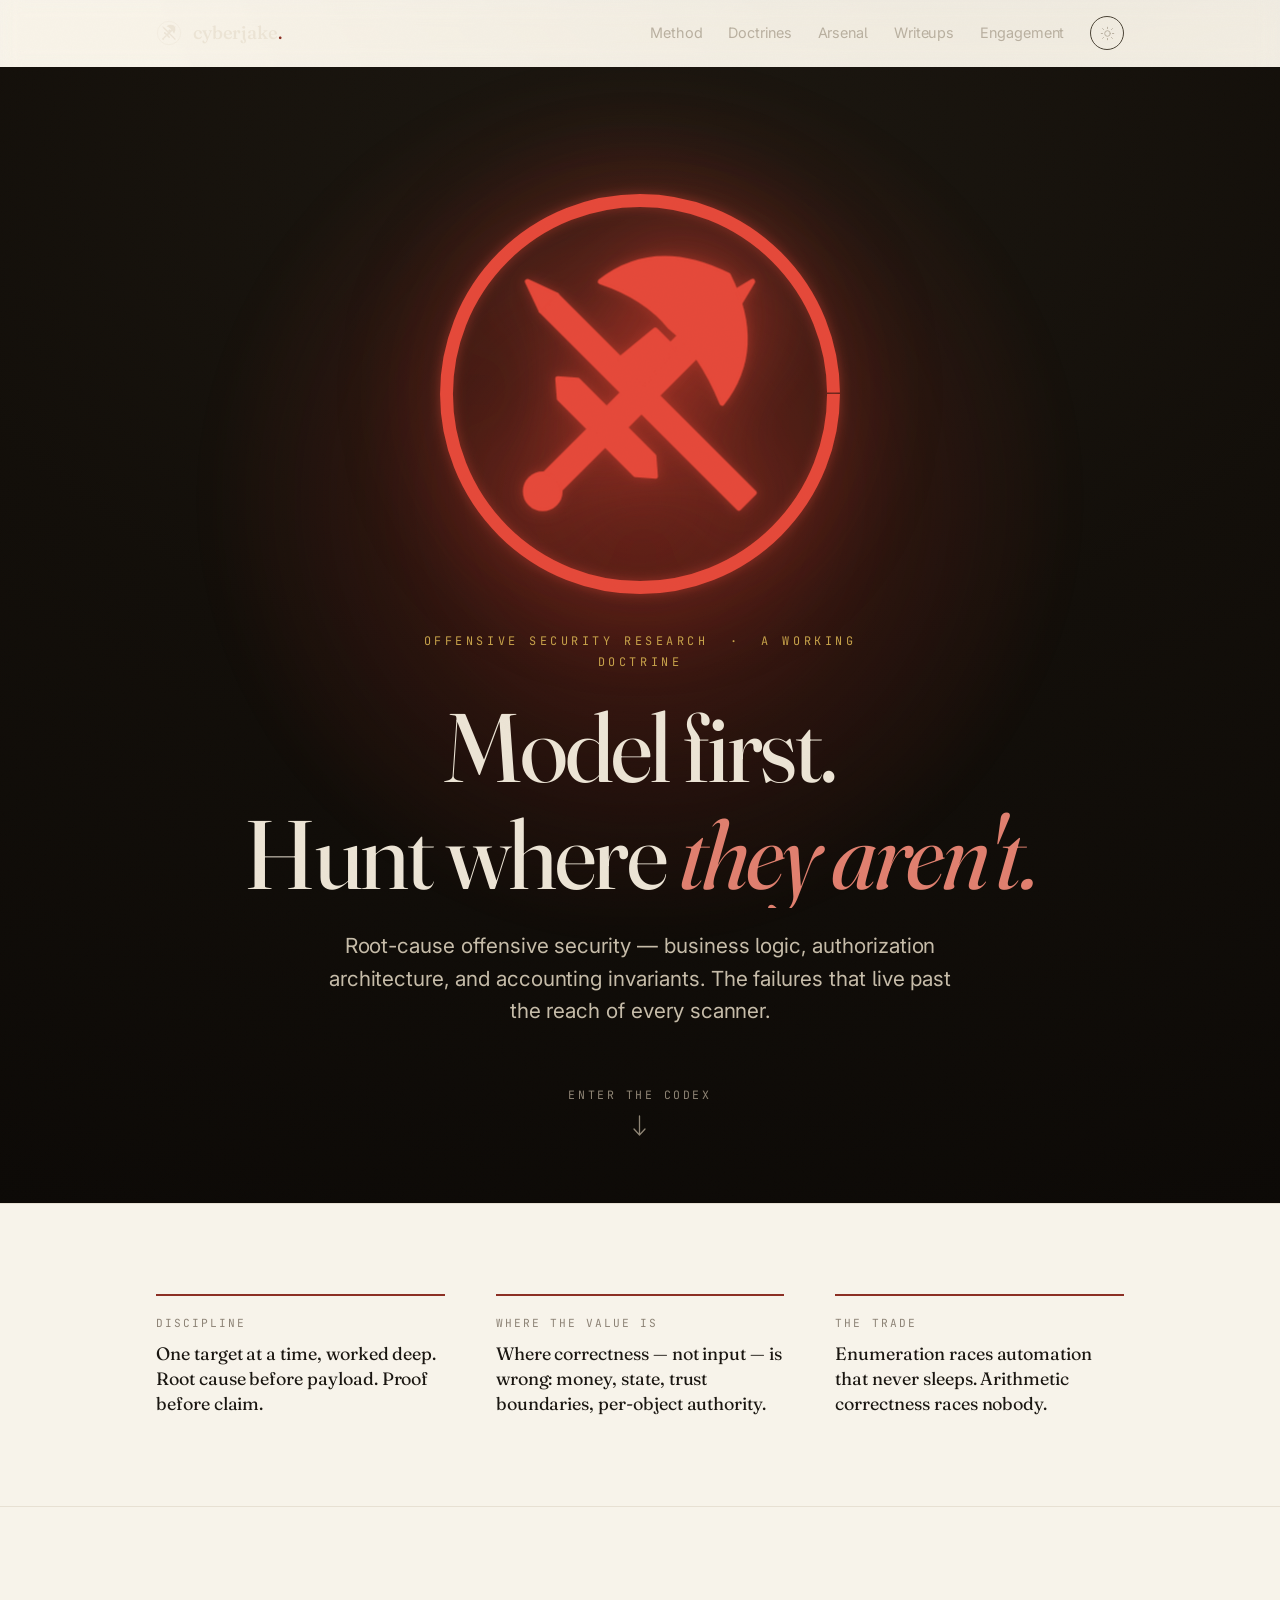
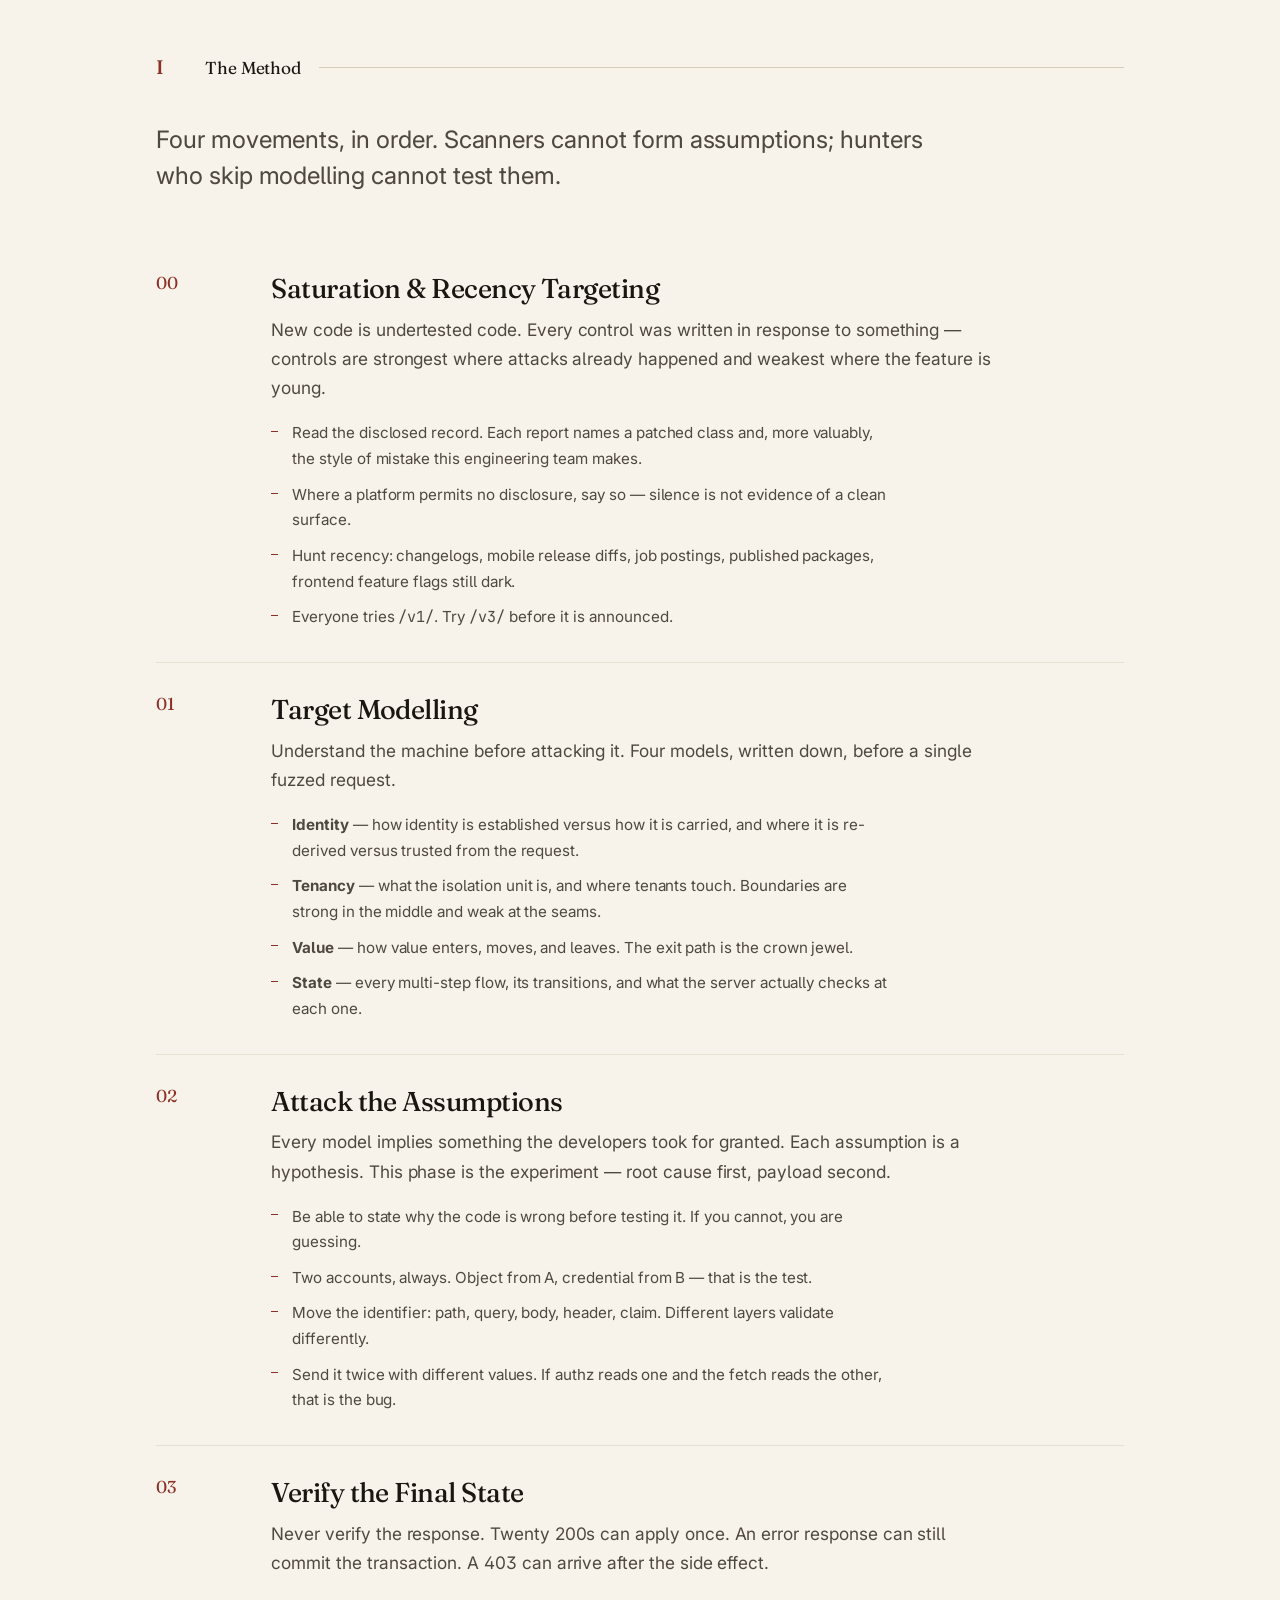
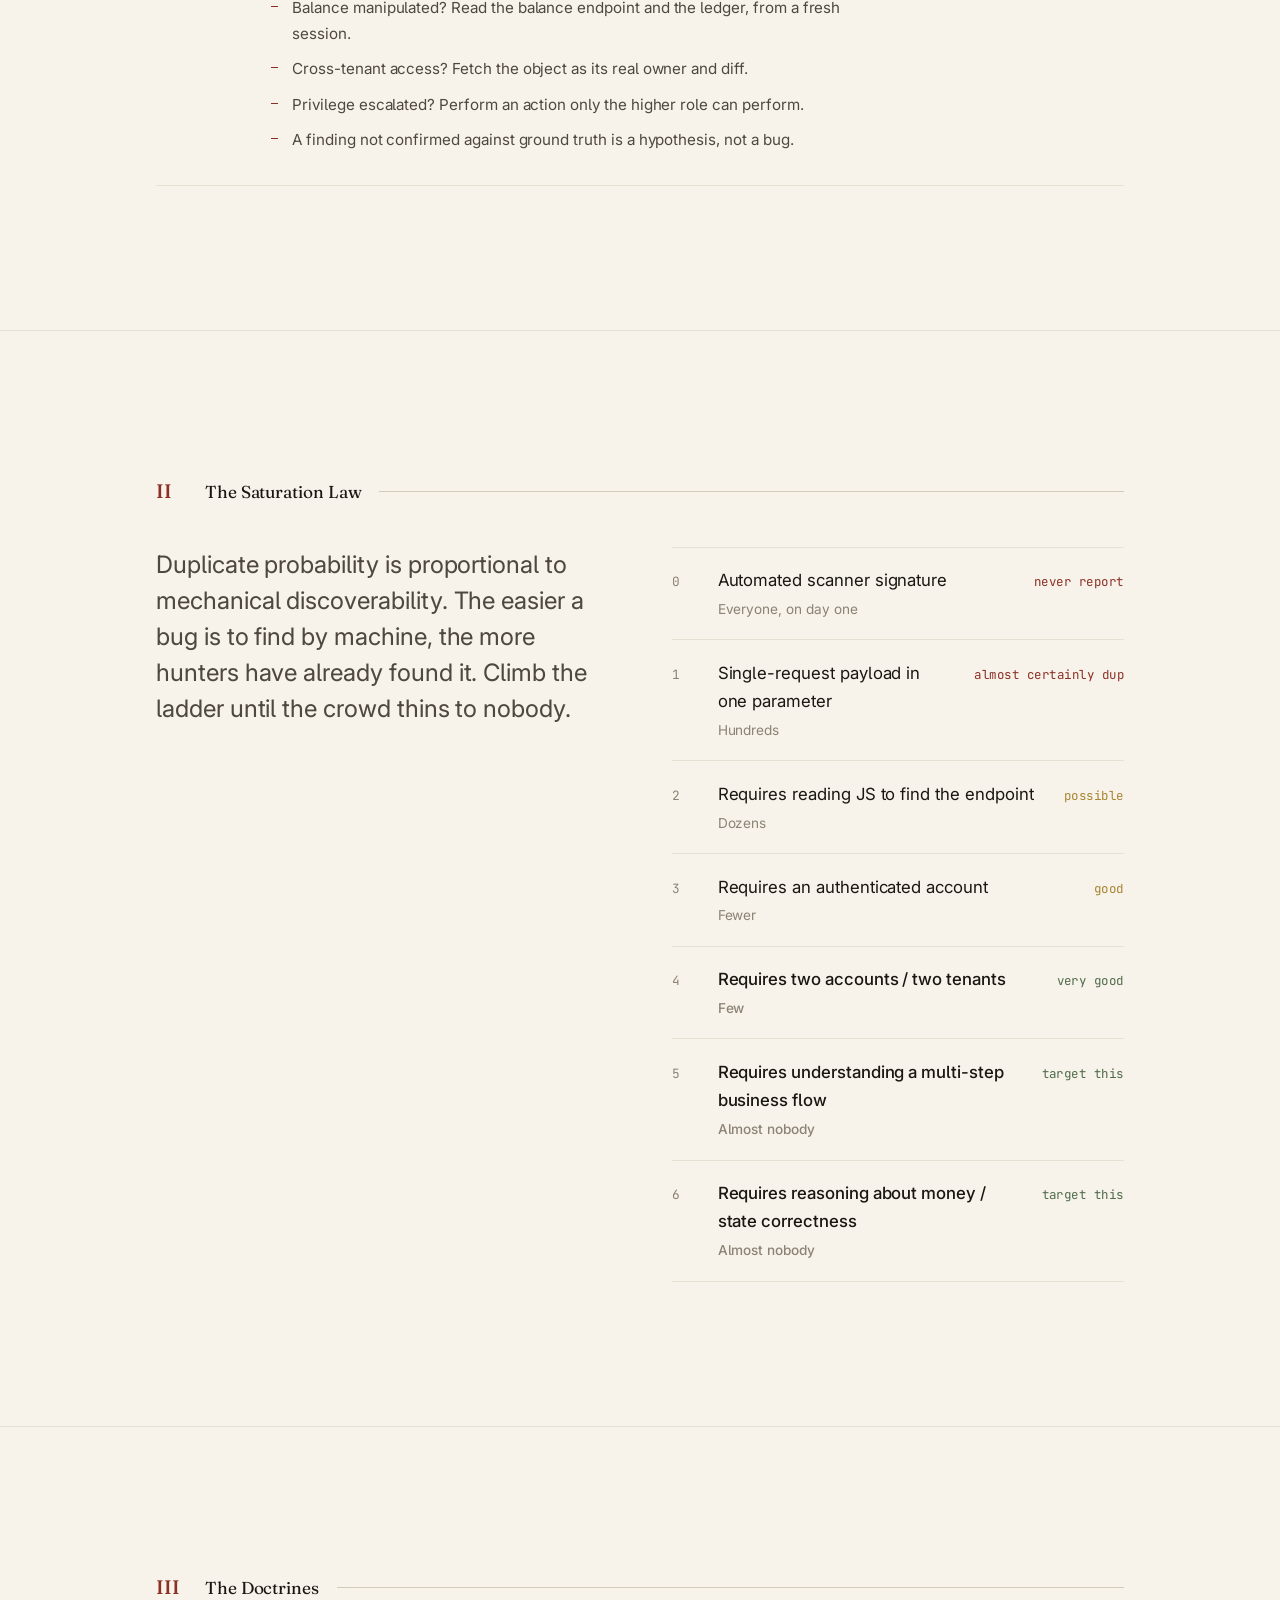
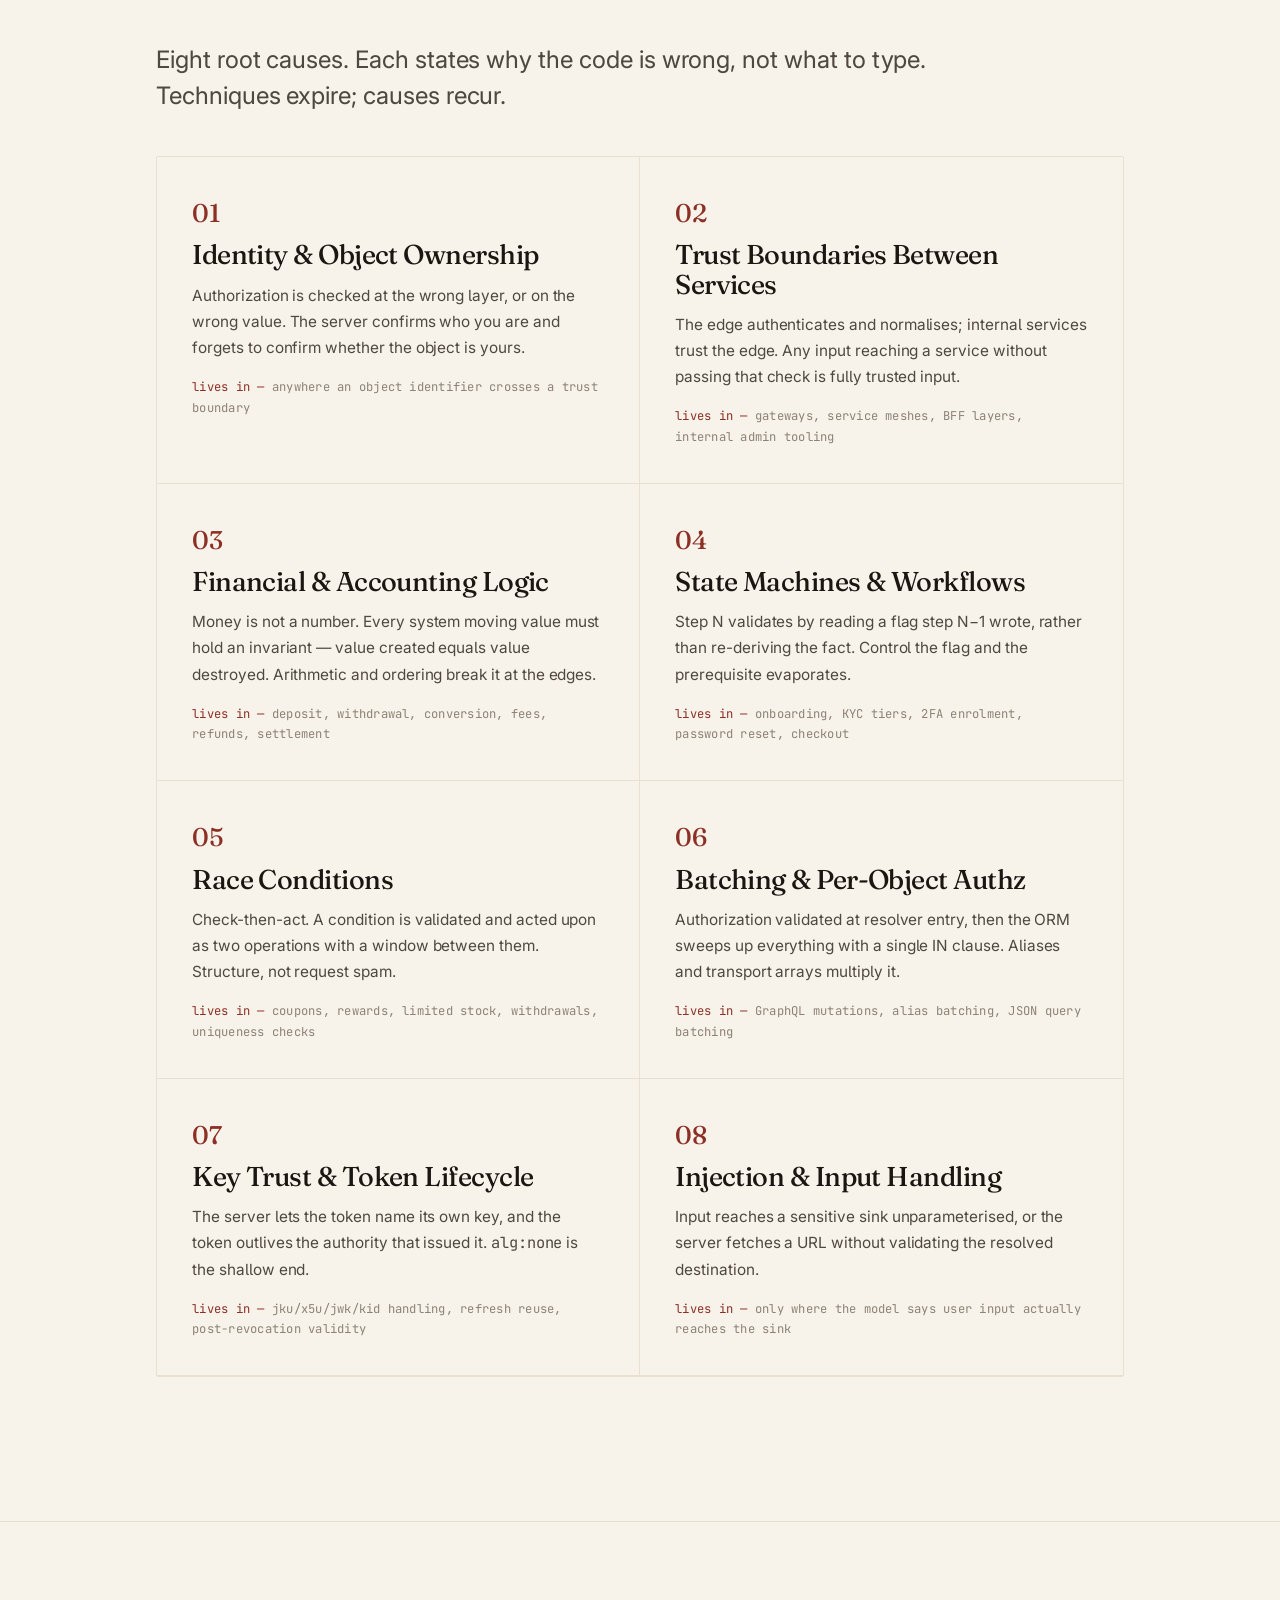
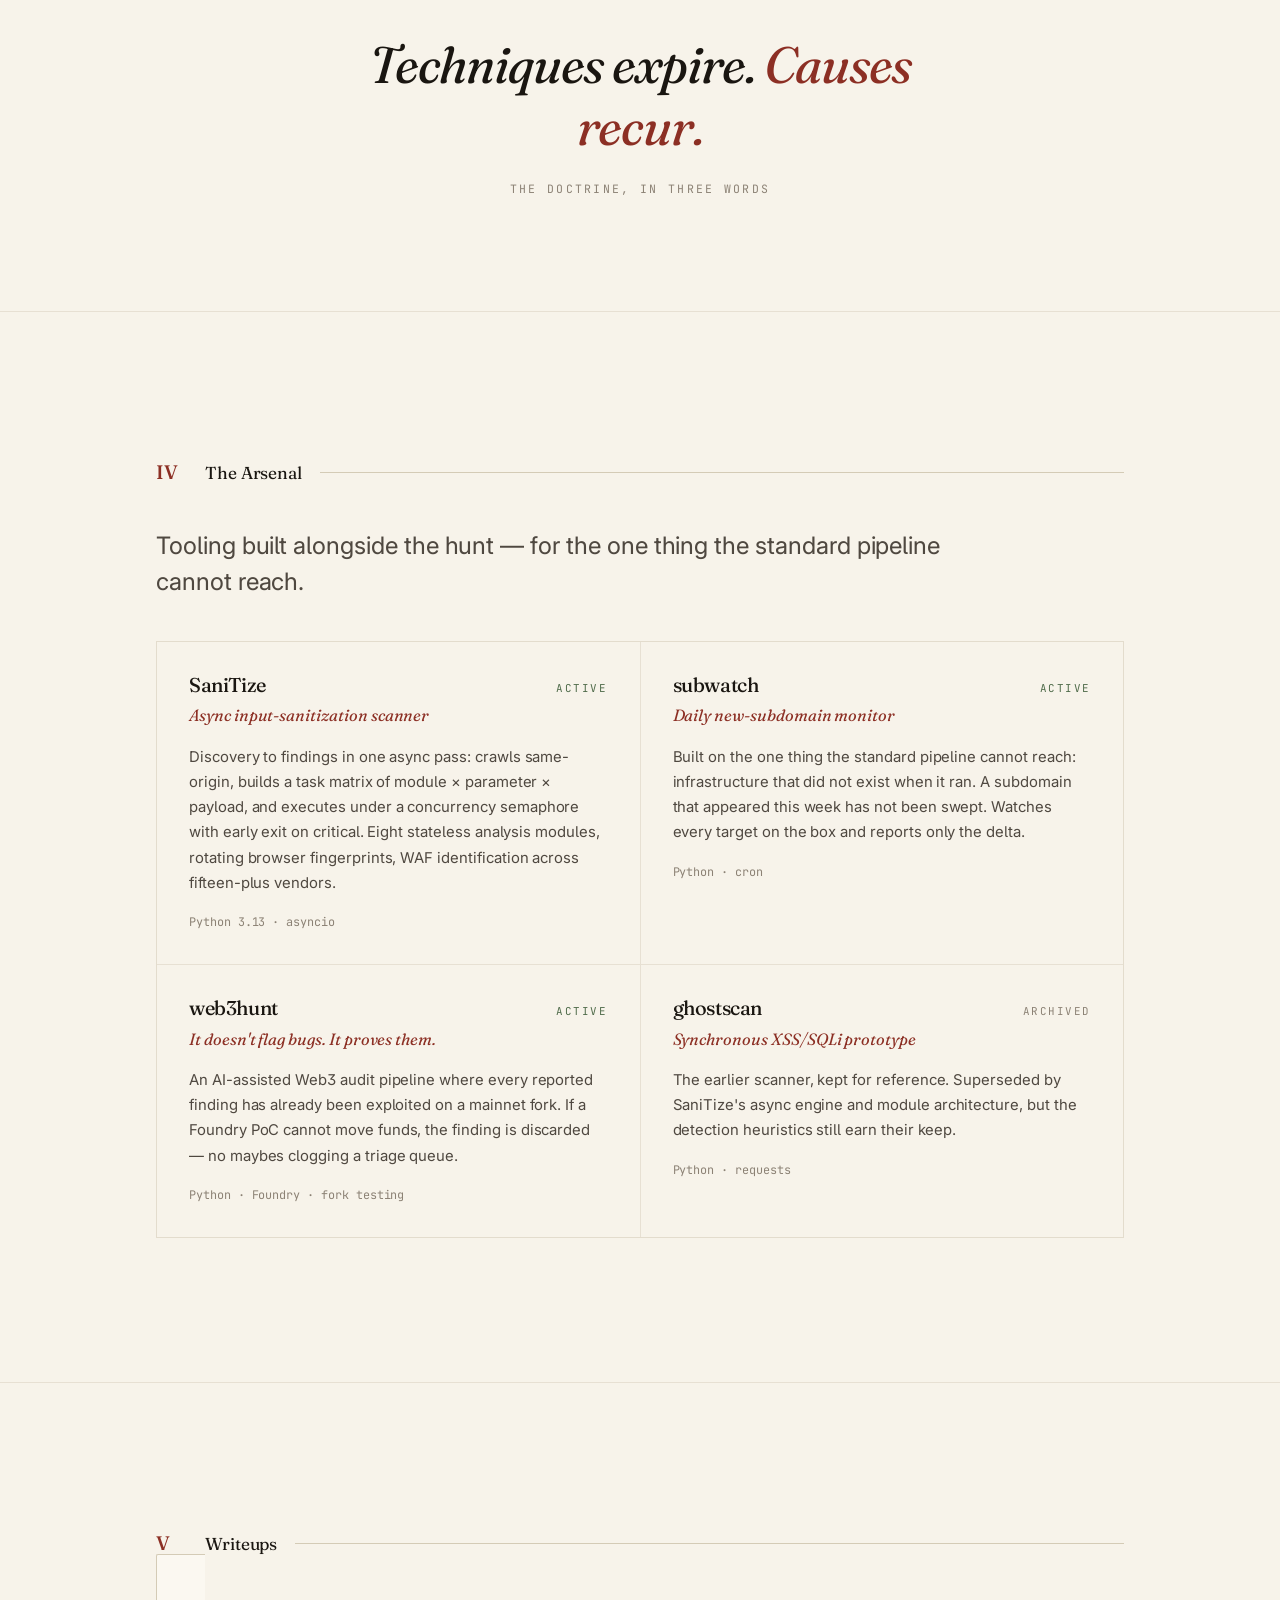
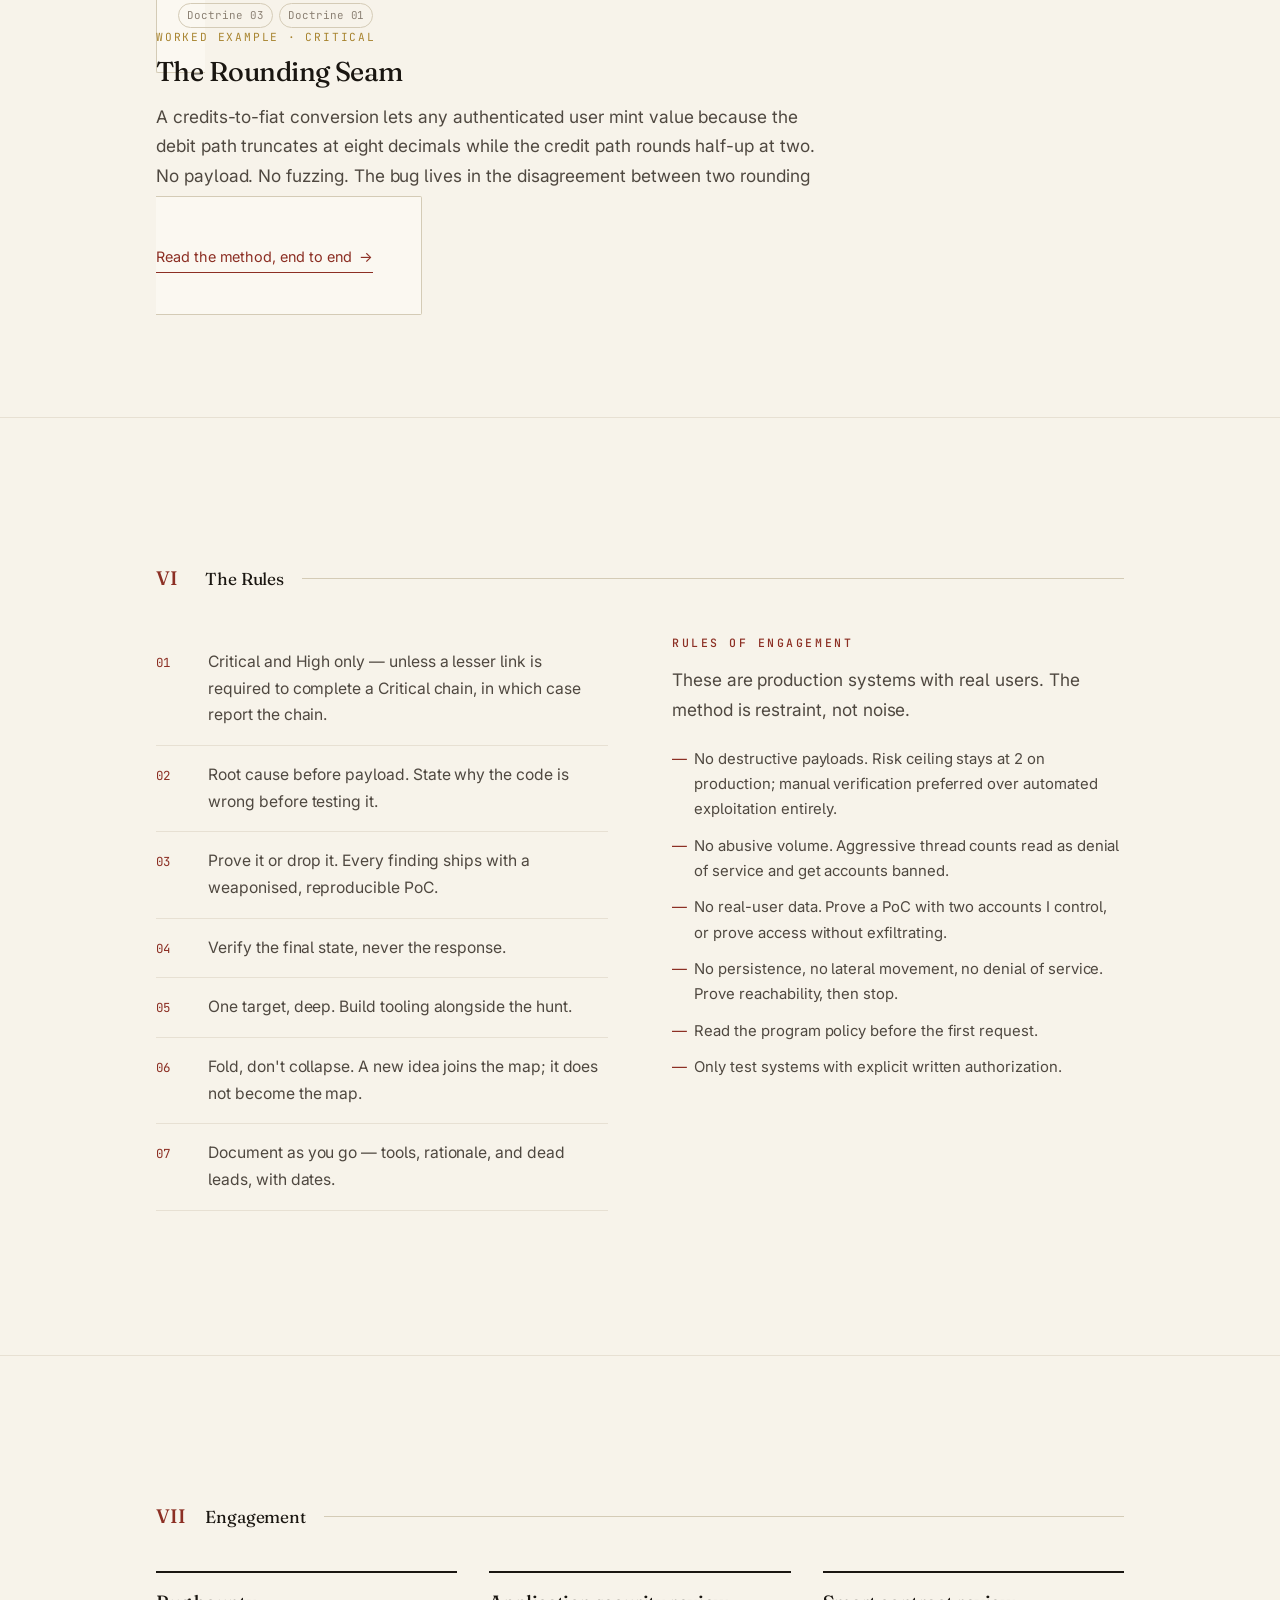
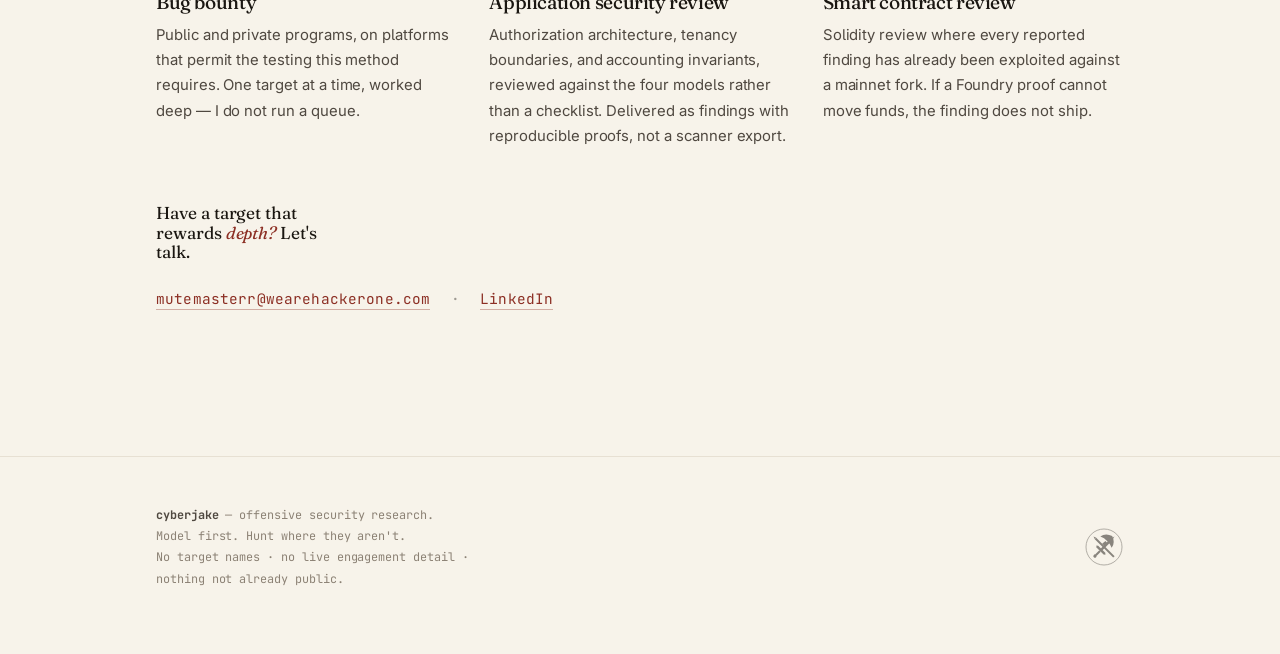
==== commit 38fecfb1: "Add contact channels (email + LinkedIn) to engagement section Co-Authored-By: Claude Opus 4.8 <norep" ====
--- a/index.html
+++ b/index.html
@@ -201,7 +201,11 @@
       <div class="offer"><h3>Smart contract review</h3><p>Solidity review where every reported finding has already been exploited against a mainnet fork. If a Foundry proof cannot move funds, the finding does not ship.</p></div>
     </div>
     <p class="cta reveal">Have a target that rewards <em>depth?</em> Let's talk.</p>
-    <p class="reveal" style="margin-top:1.4rem;color:var(--ink-faint);font-family:var(--mono);font-size:.82rem">Channels published on request — nothing here is scraped by default.</p>
+    <p class="reveal contact-lines" style="margin-top:1.6rem;font-family:var(--mono);font-size:.9rem;letter-spacing:.01em">
+      <a href="mailto:mutemasterr@wearehackerone.com">mutemasterr@wearehackerone.com</a>
+      <span aria-hidden="true" style="opacity:.4;margin:0 .7rem">·</span>
+      <a href="https://www.linkedin.com/in/jake-t72482228a" target="_blank" rel="noopener">LinkedIn</a>
+    </p>
   </div>
 </section>
 
--- a/styles.css
+++ b/styles.css
@@ -433,3 +433,16 @@
 
 /* small marks render the single sigil.svg, tinted via currentColor (mask) */
 .sigil { display: inline-block; background: currentColor; -webkit-mask: url("assets/sigil.svg") center/contain no-repeat; mask: url("assets/sigil.svg") center/contain no-repeat; }
+
+/* contact lines — engagement section (added 2026-10-13) */
+.contact-lines a{
+  color:var(--seal);
+  text-decoration:none;
+  border-bottom:1px solid color-mix(in srgb, var(--seal) 35%, transparent);
+  padding-bottom:1px;
+  transition:color .18s ease, border-color .18s ease;
+}
+.contact-lines a:hover{
+  color:var(--seal-soft);
+  border-color:var(--seal-soft);
+}
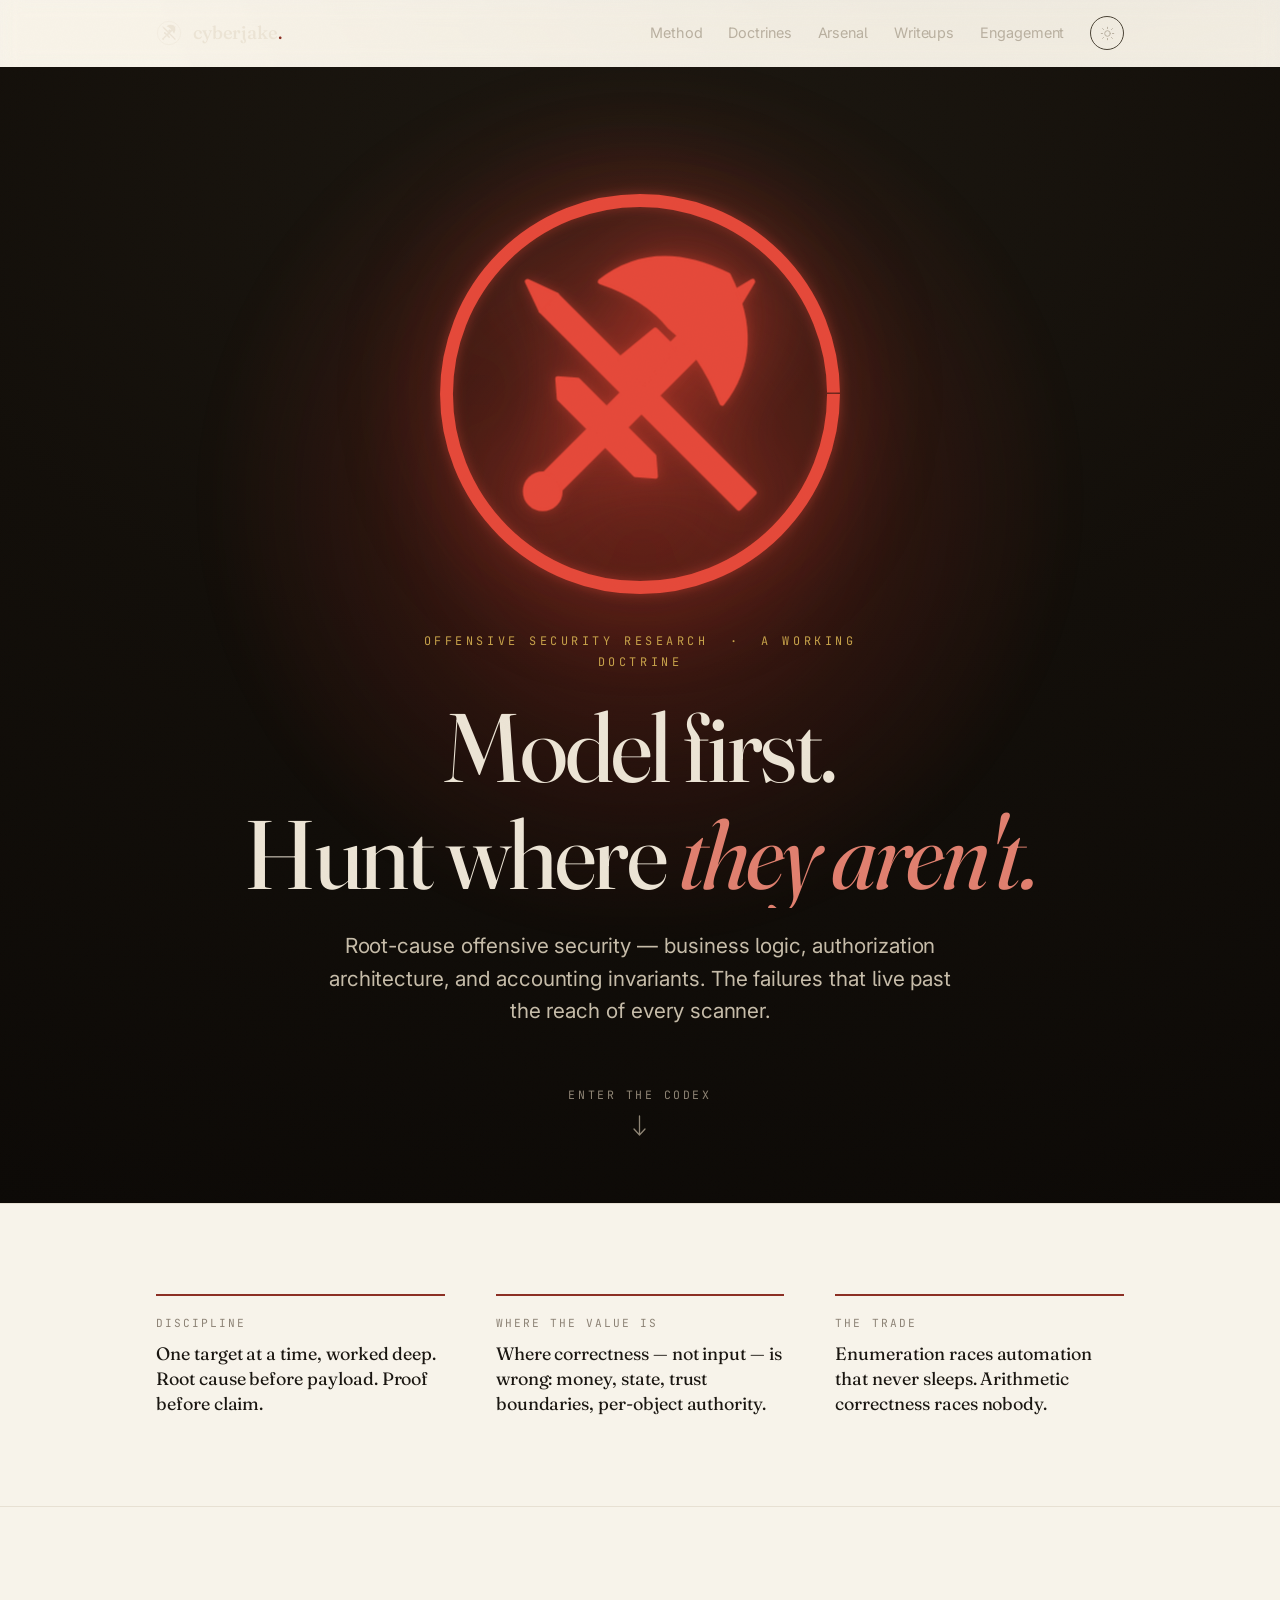
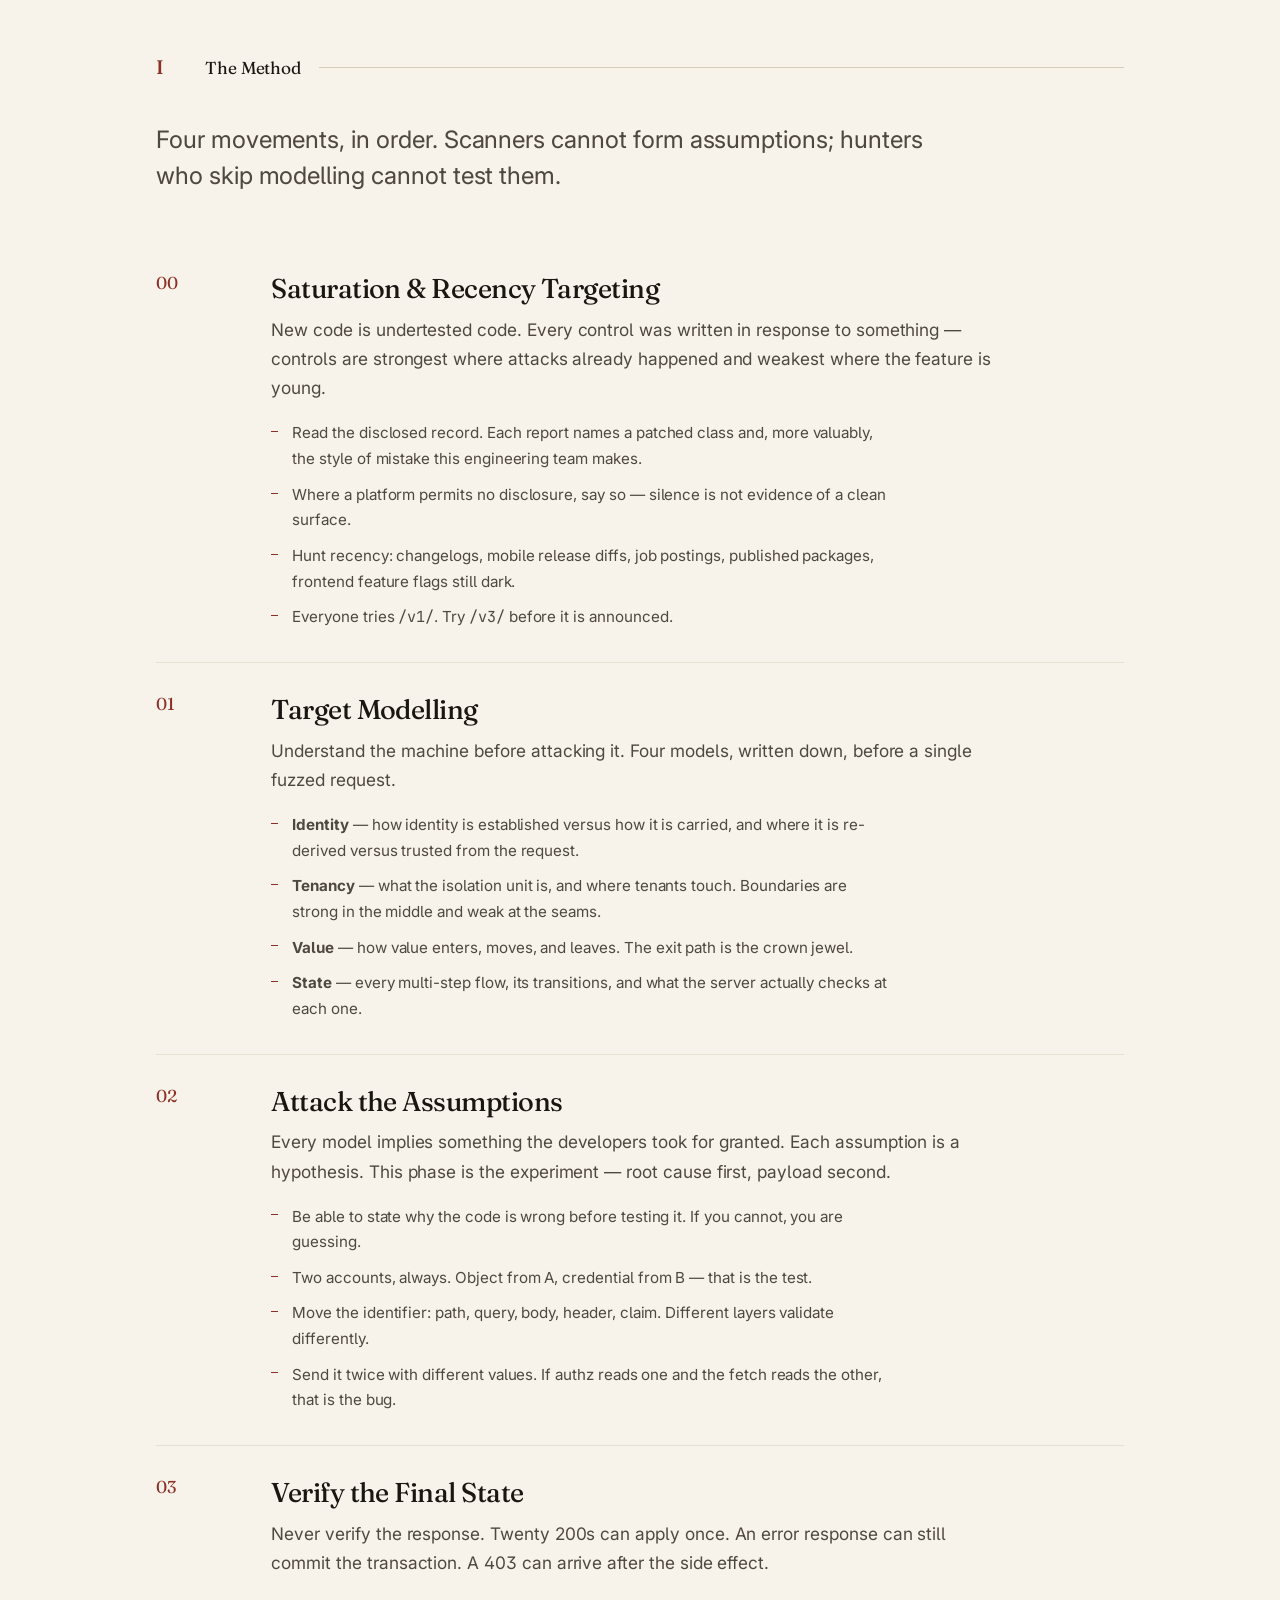
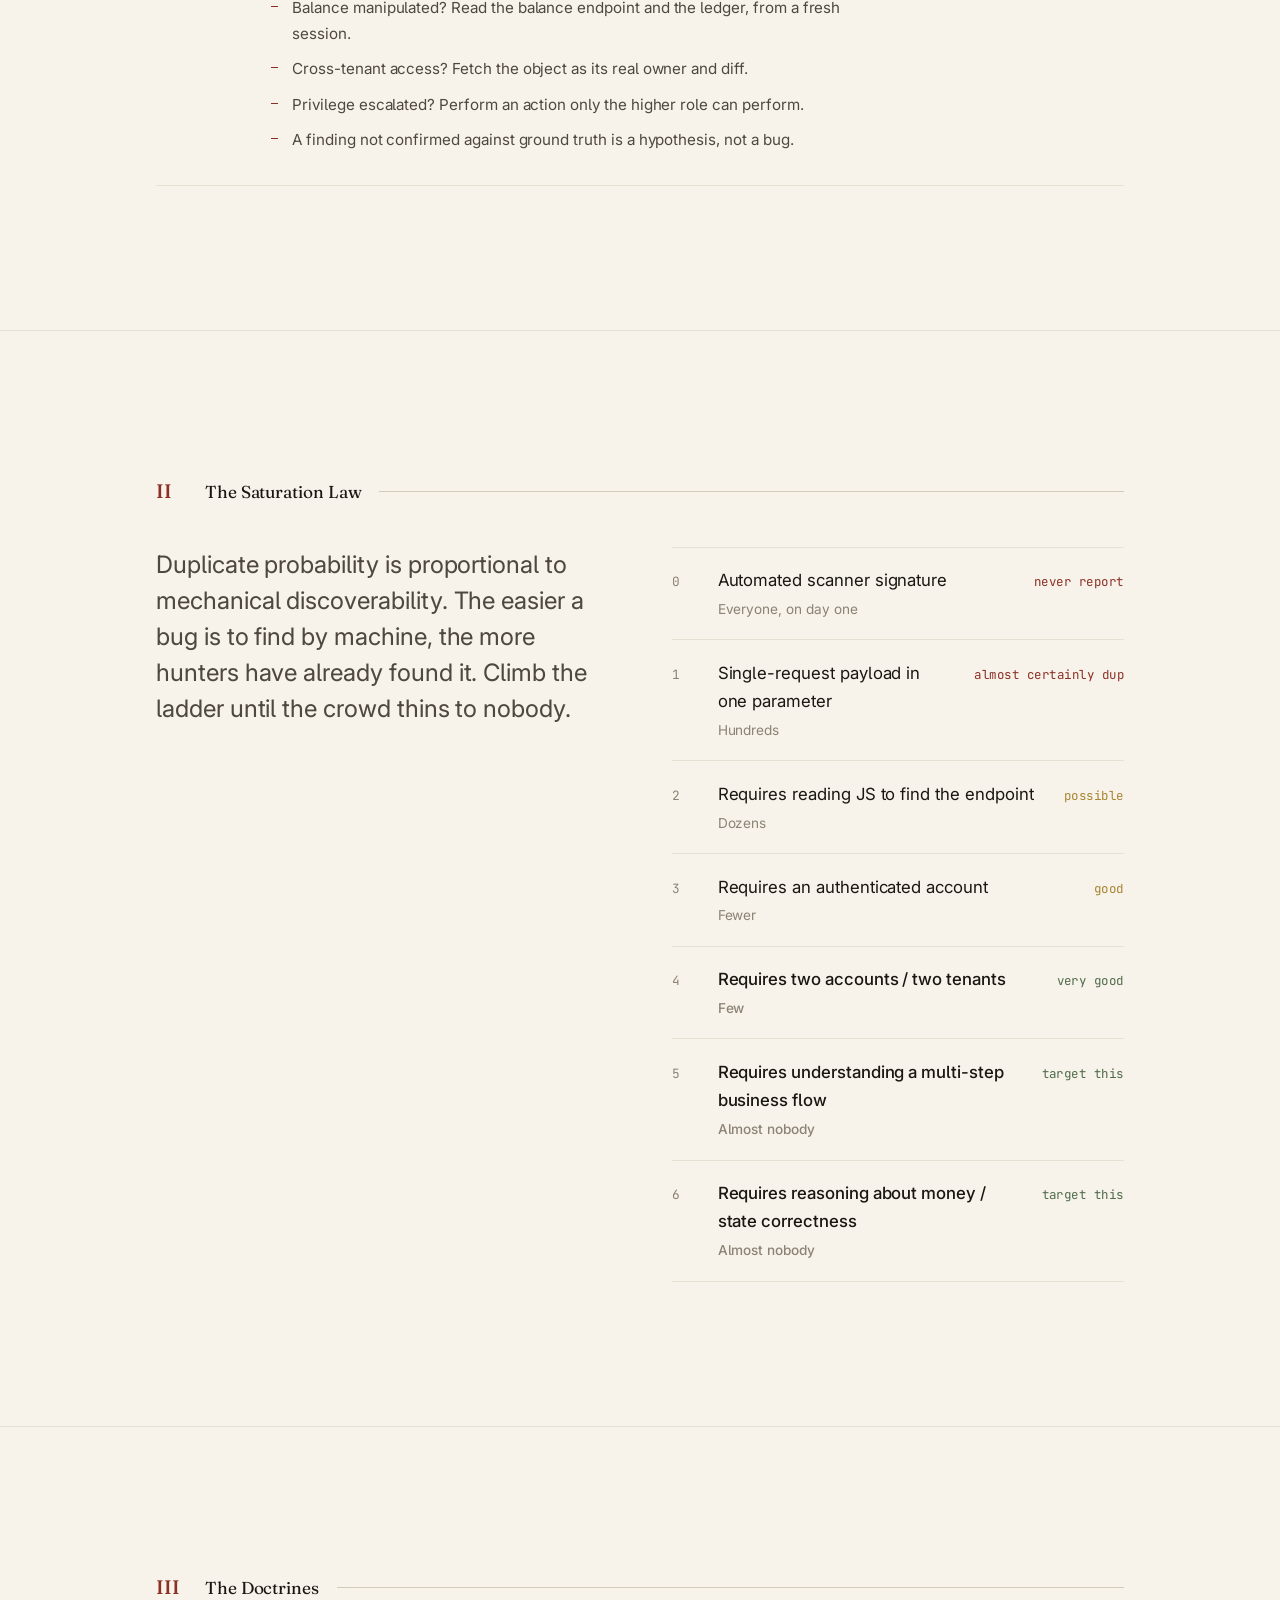
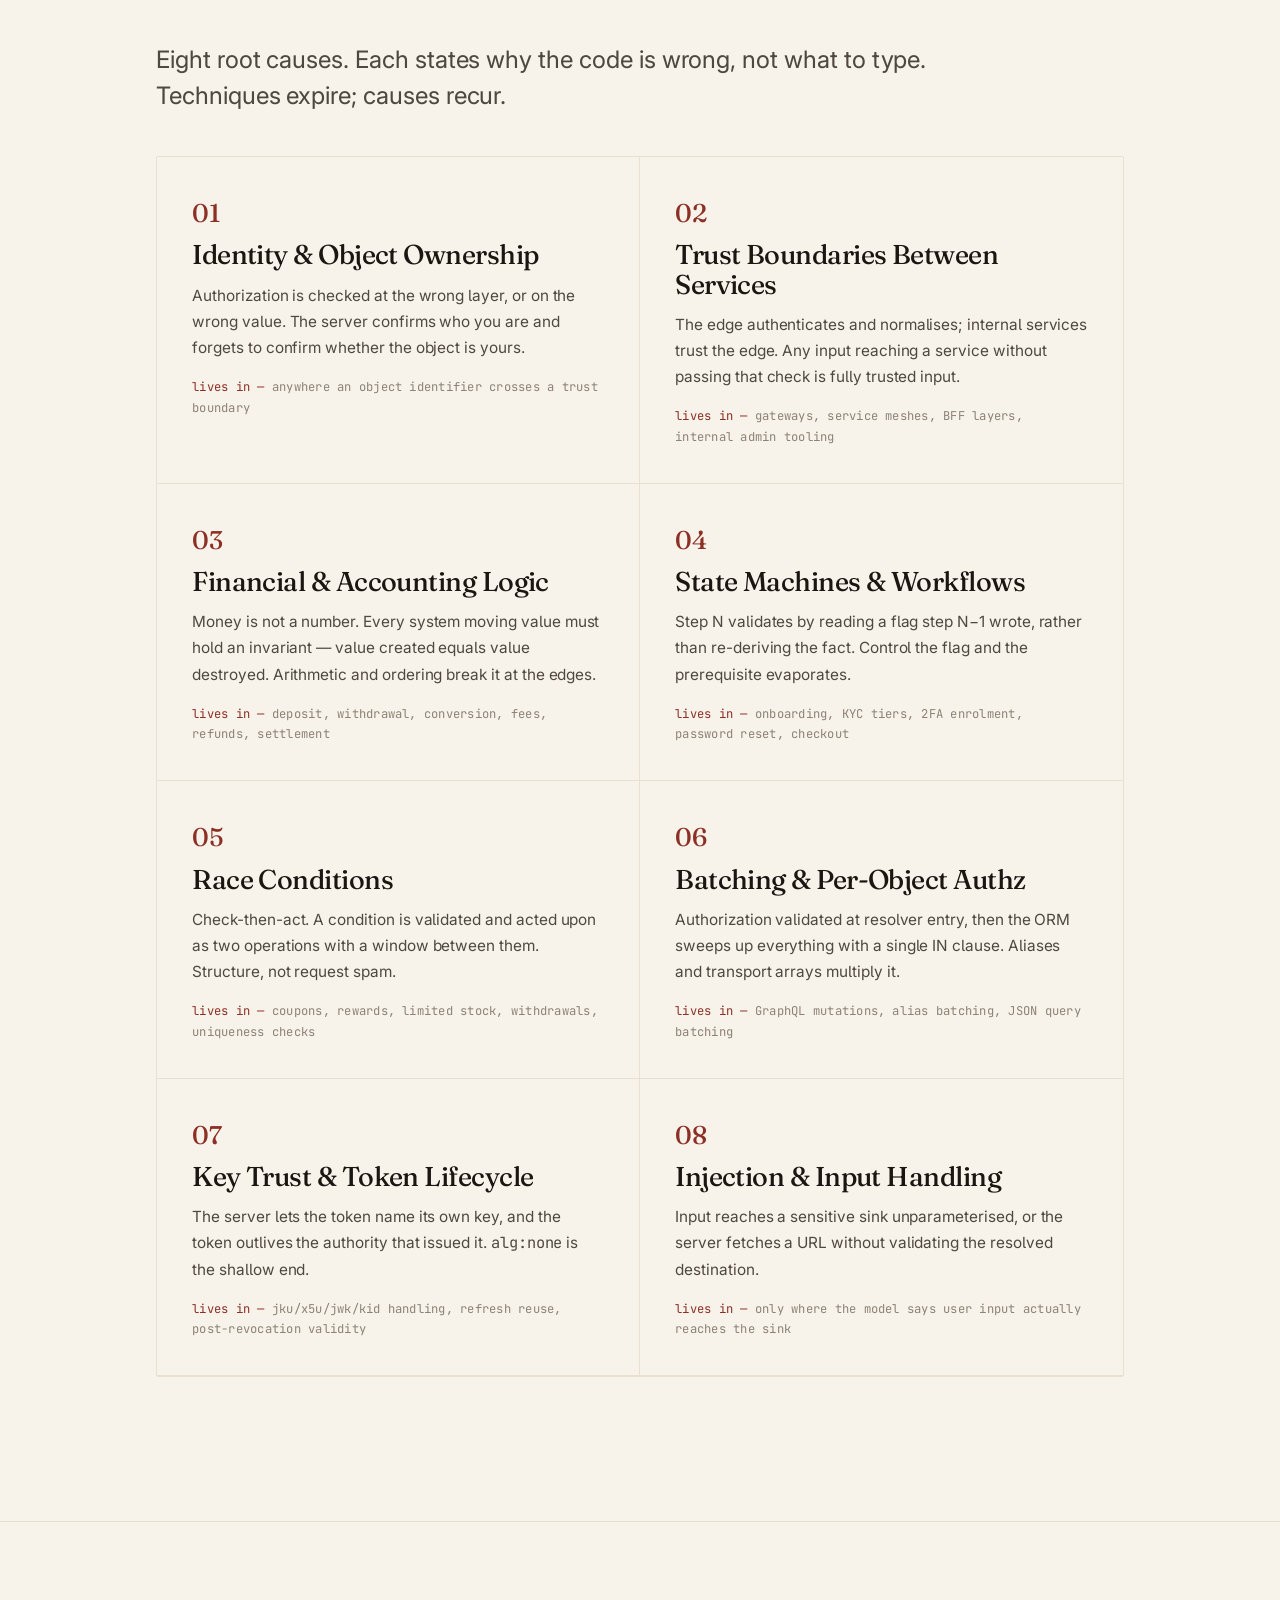
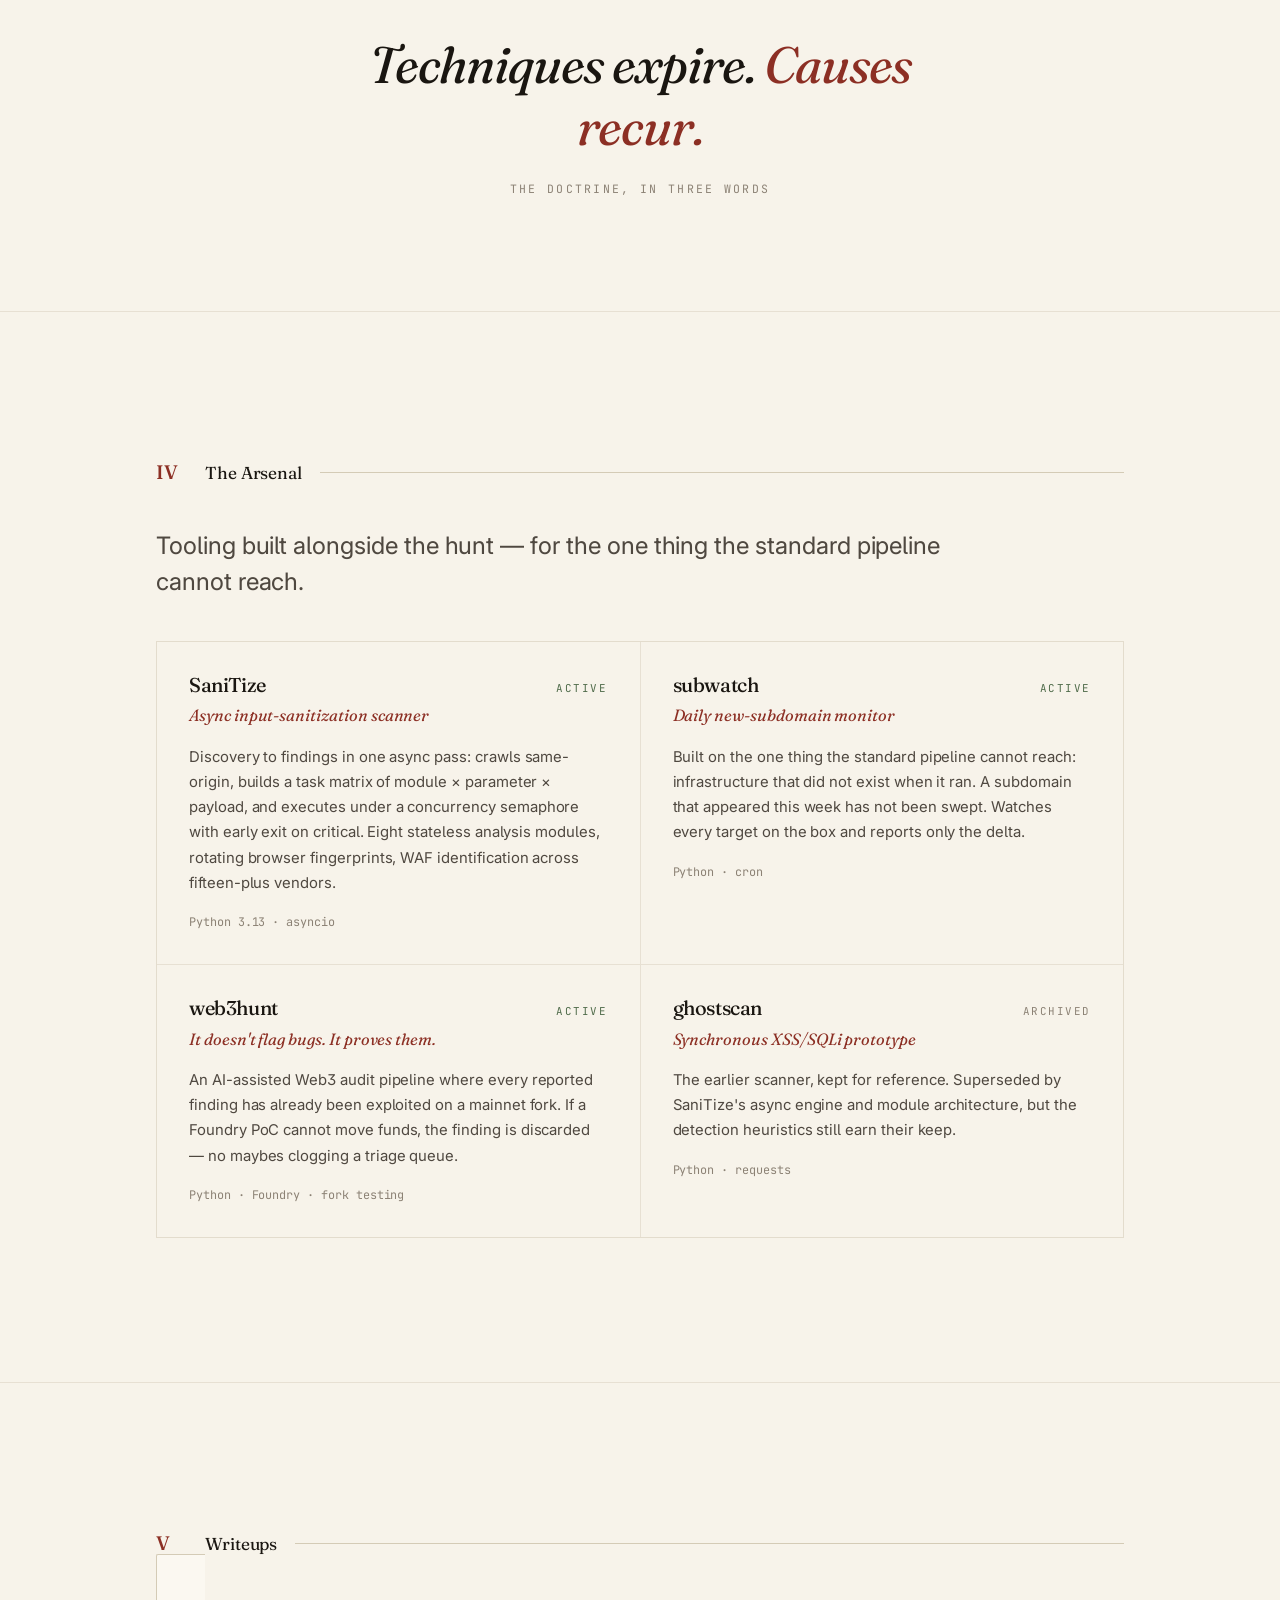
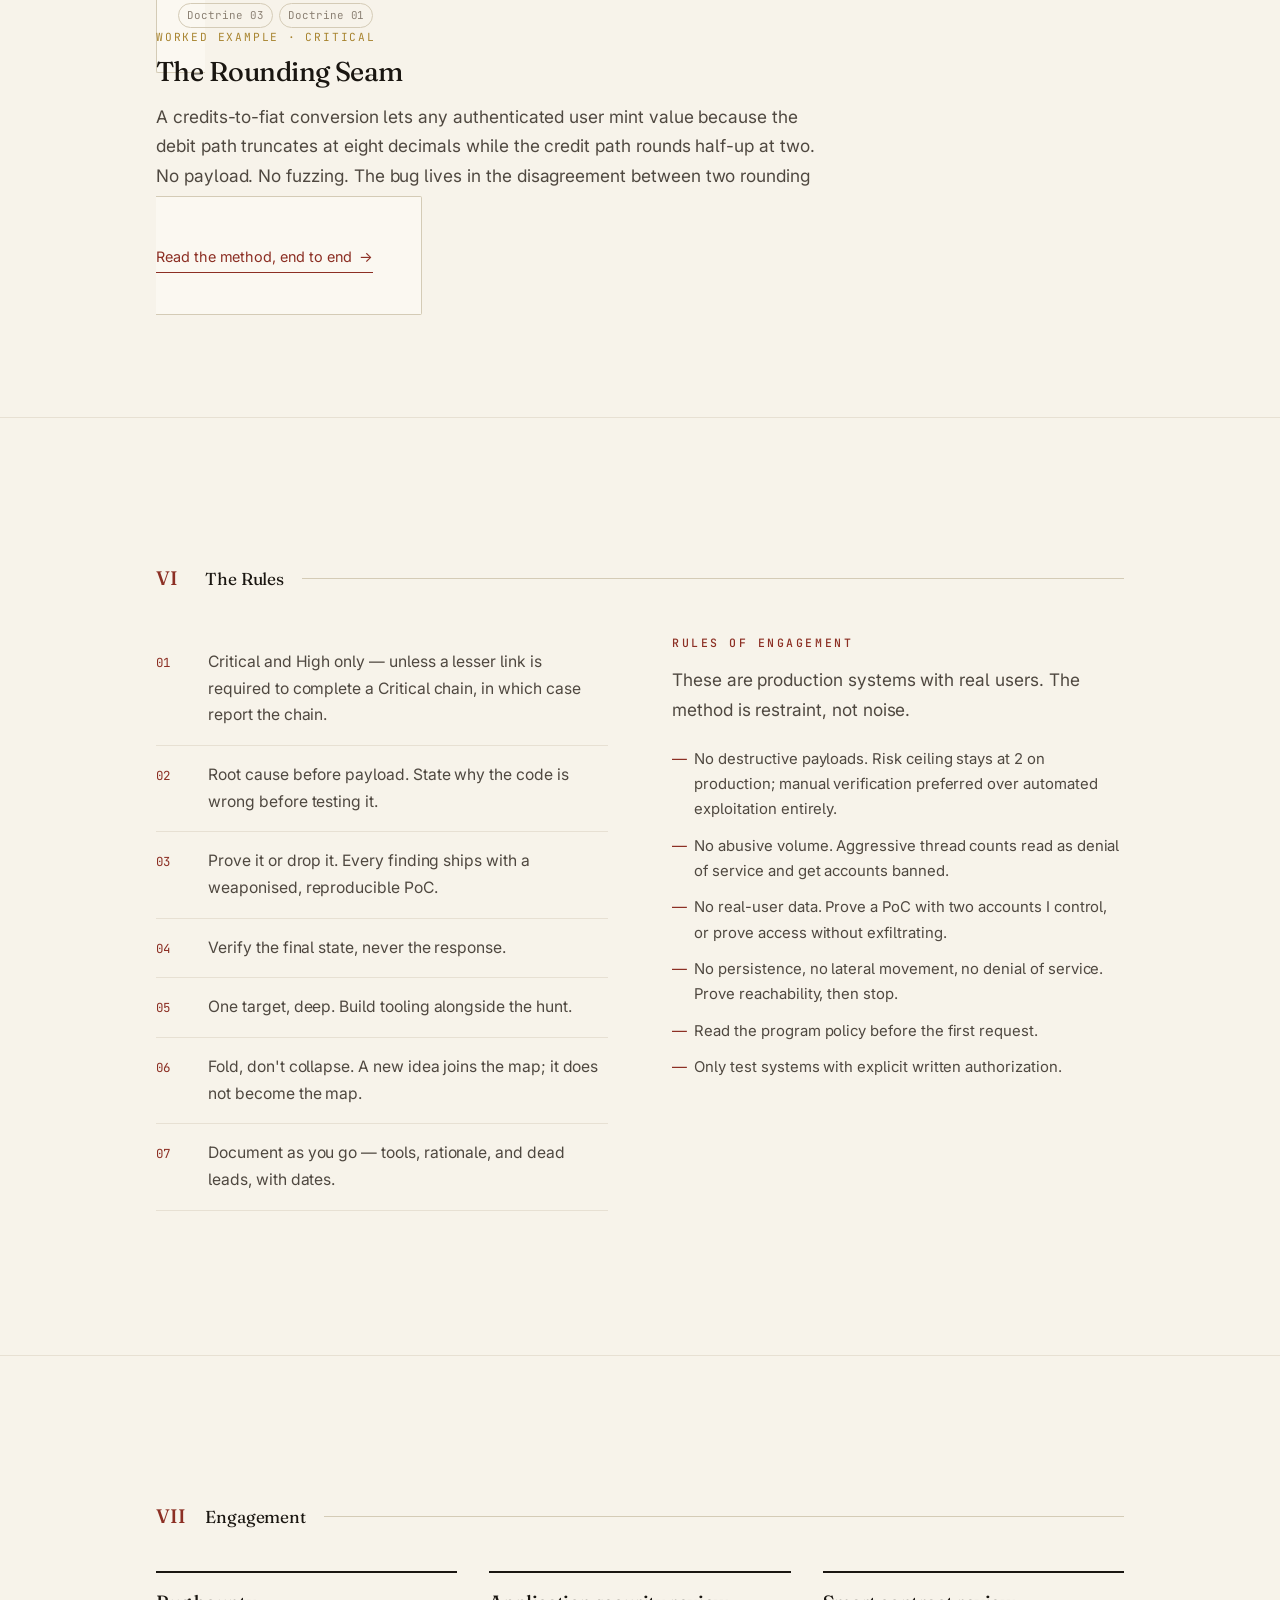
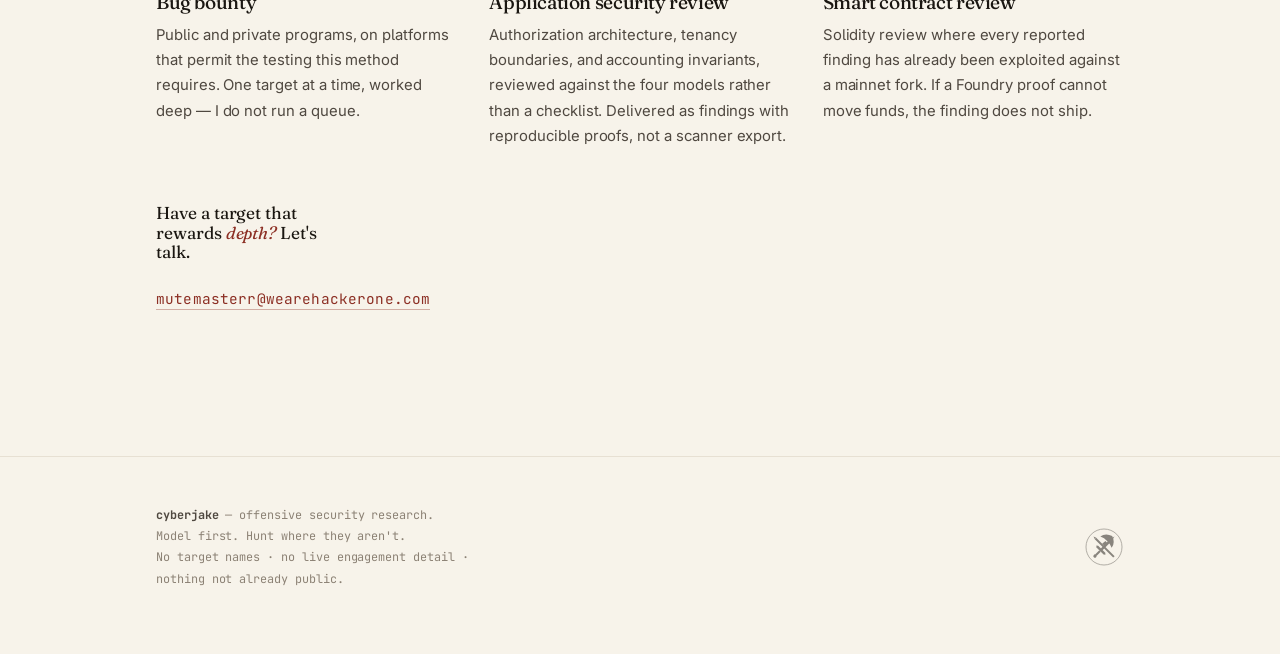
==== commit c602b3ff: "Remove LinkedIn link from engagement section Co-Authored-By: Claude Opus 4.8 <noreply@anthropic.com>" ====
--- a/index.html
+++ b/index.html
@@ -203,8 +203,6 @@
     <p class="cta reveal">Have a target that rewards <em>depth?</em> Let's talk.</p>
     <p class="reveal contact-lines" style="margin-top:1.6rem;font-family:var(--mono);font-size:.9rem;letter-spacing:.01em">
       <a href="mailto:mutemasterr@wearehackerone.com">mutemasterr@wearehackerone.com</a>
-      <span aria-hidden="true" style="opacity:.4;margin:0 .7rem">·</span>
-      <a href="https://www.linkedin.com/in/jake-t72482228a" target="_blank" rel="noopener">LinkedIn</a>
     </p>
   </div>
 </section>
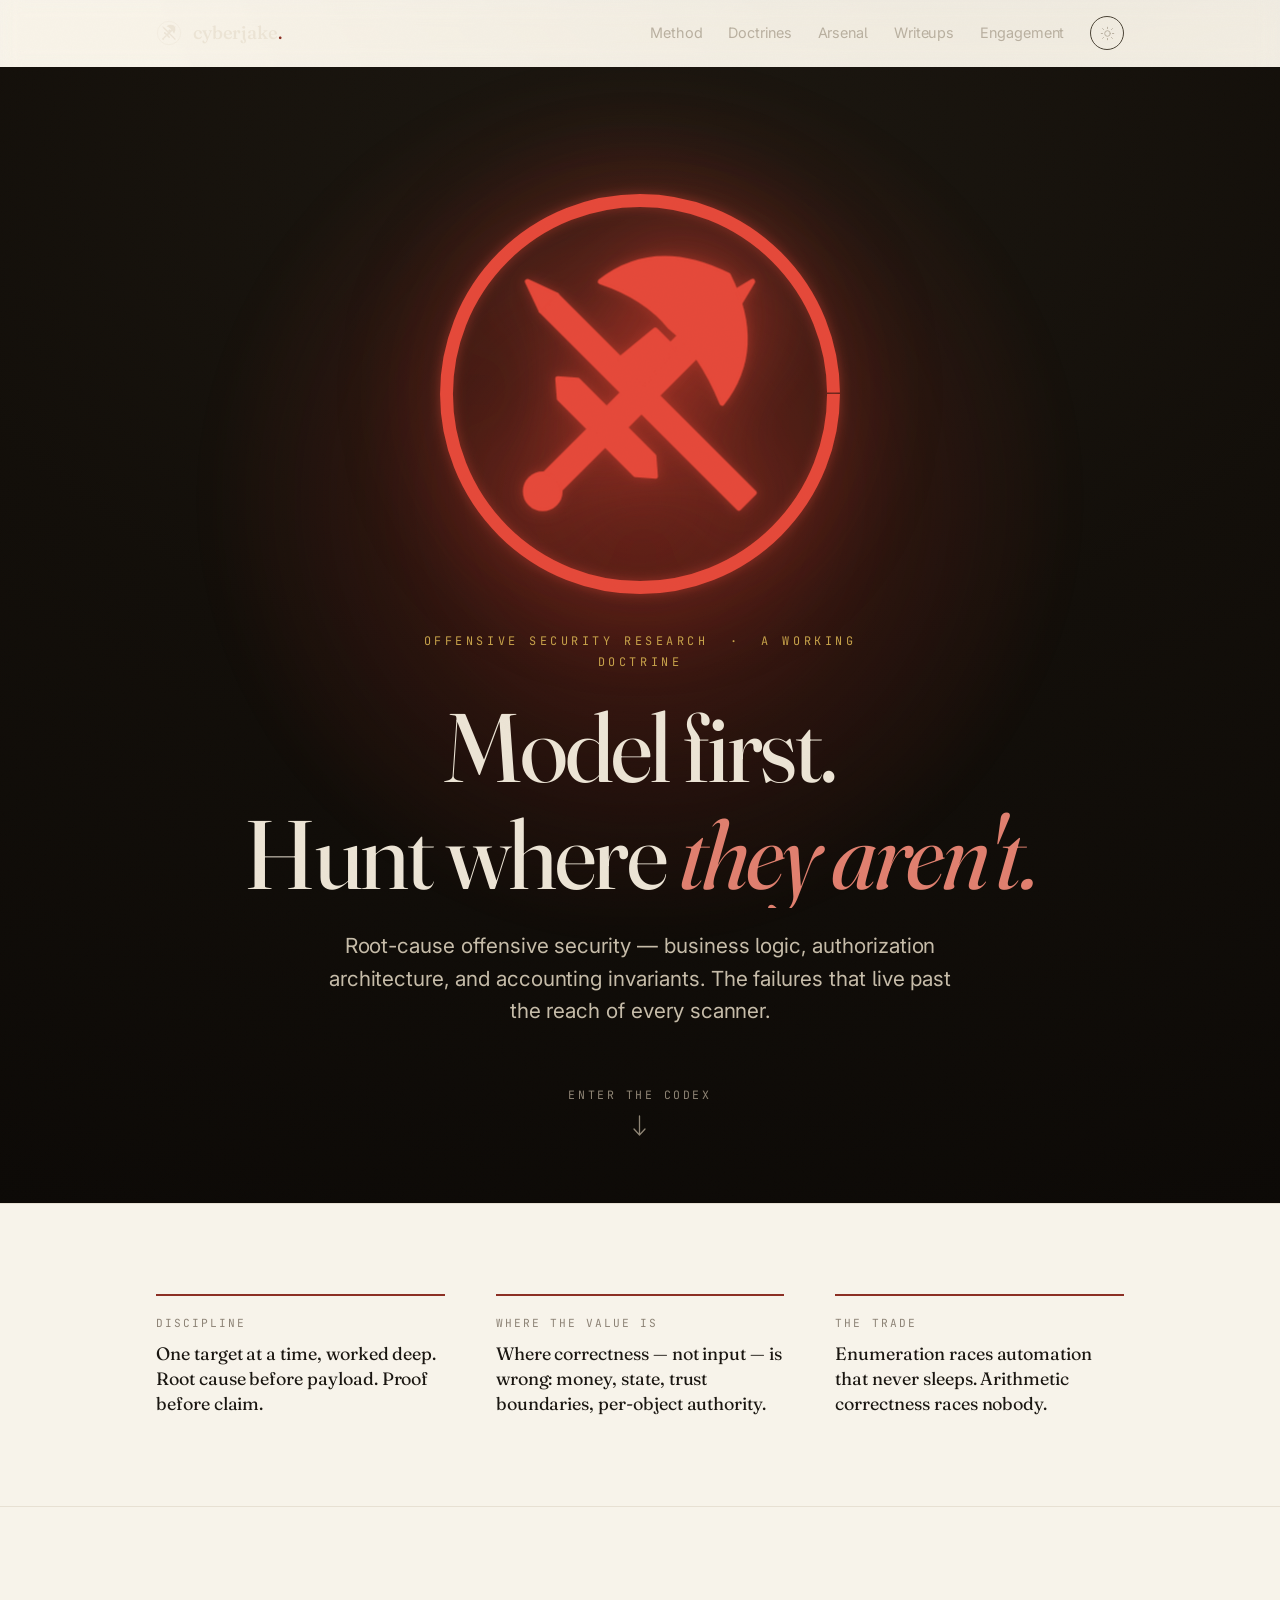
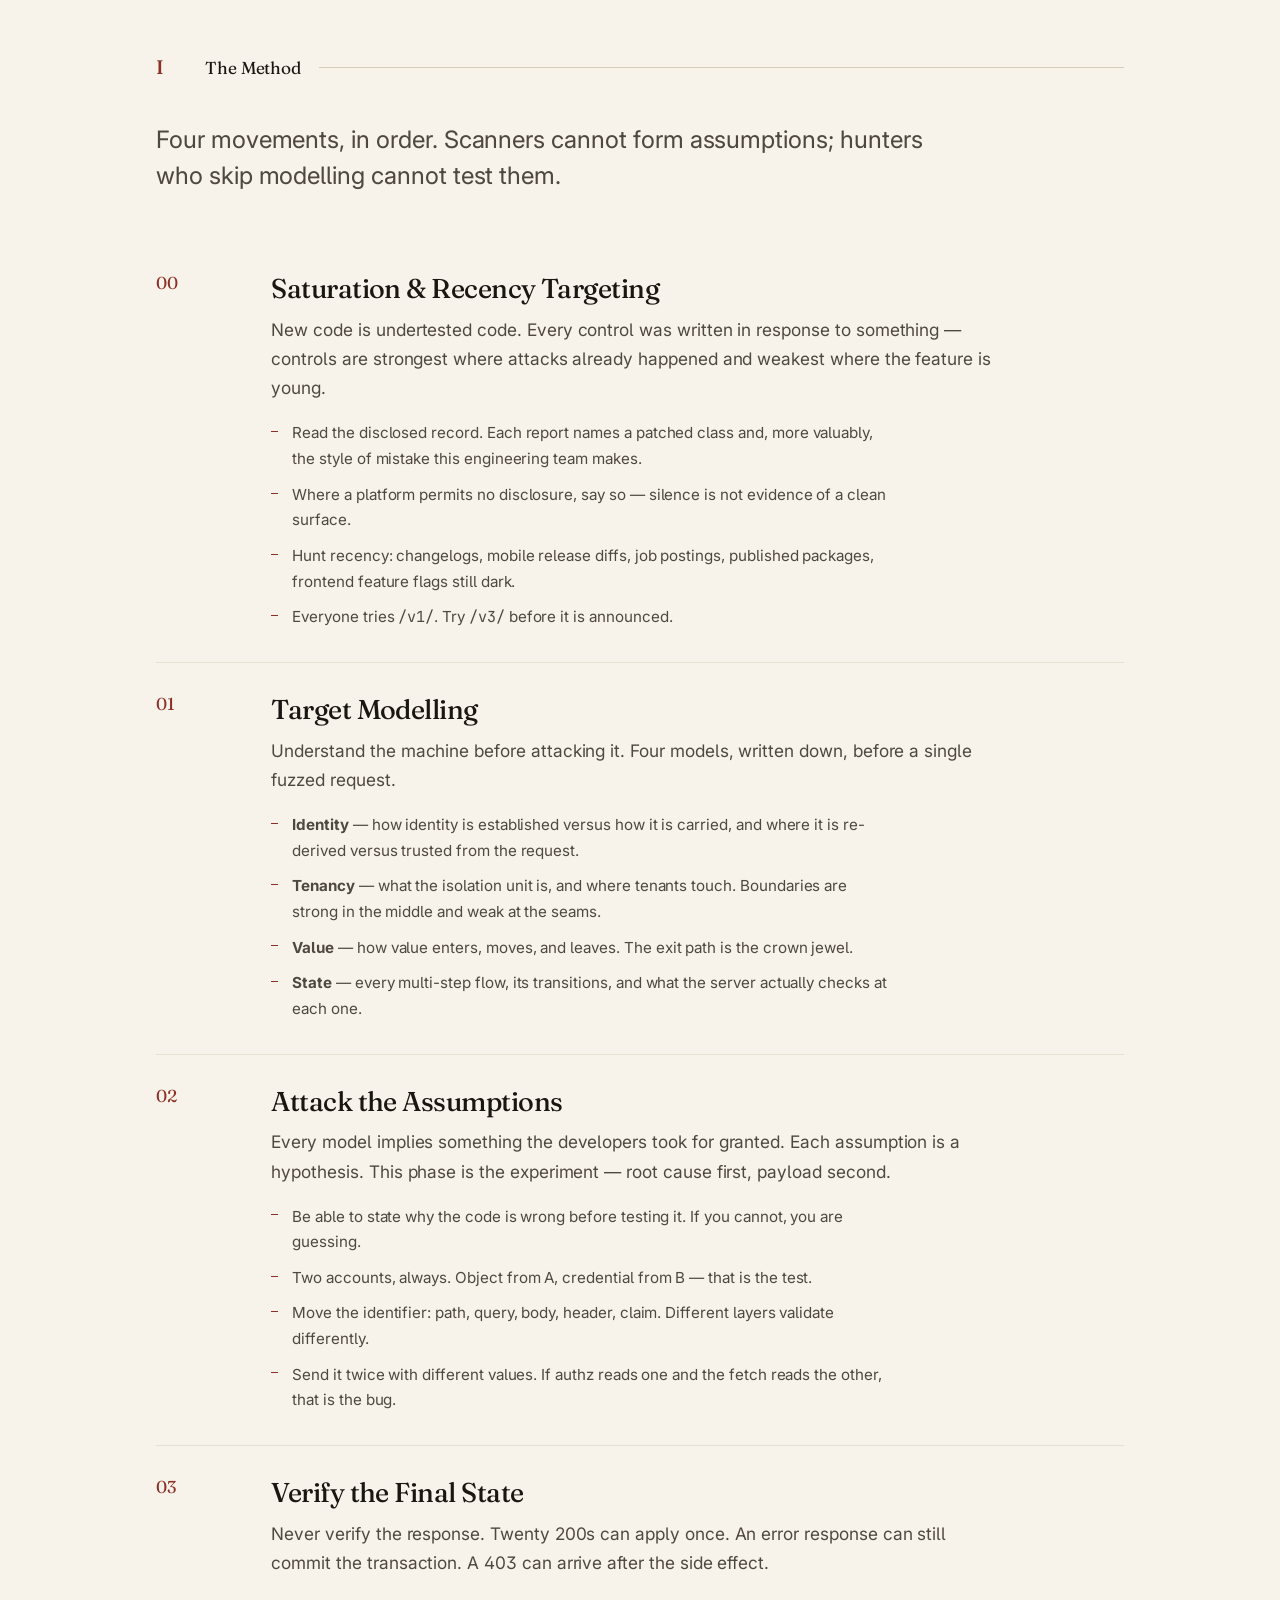
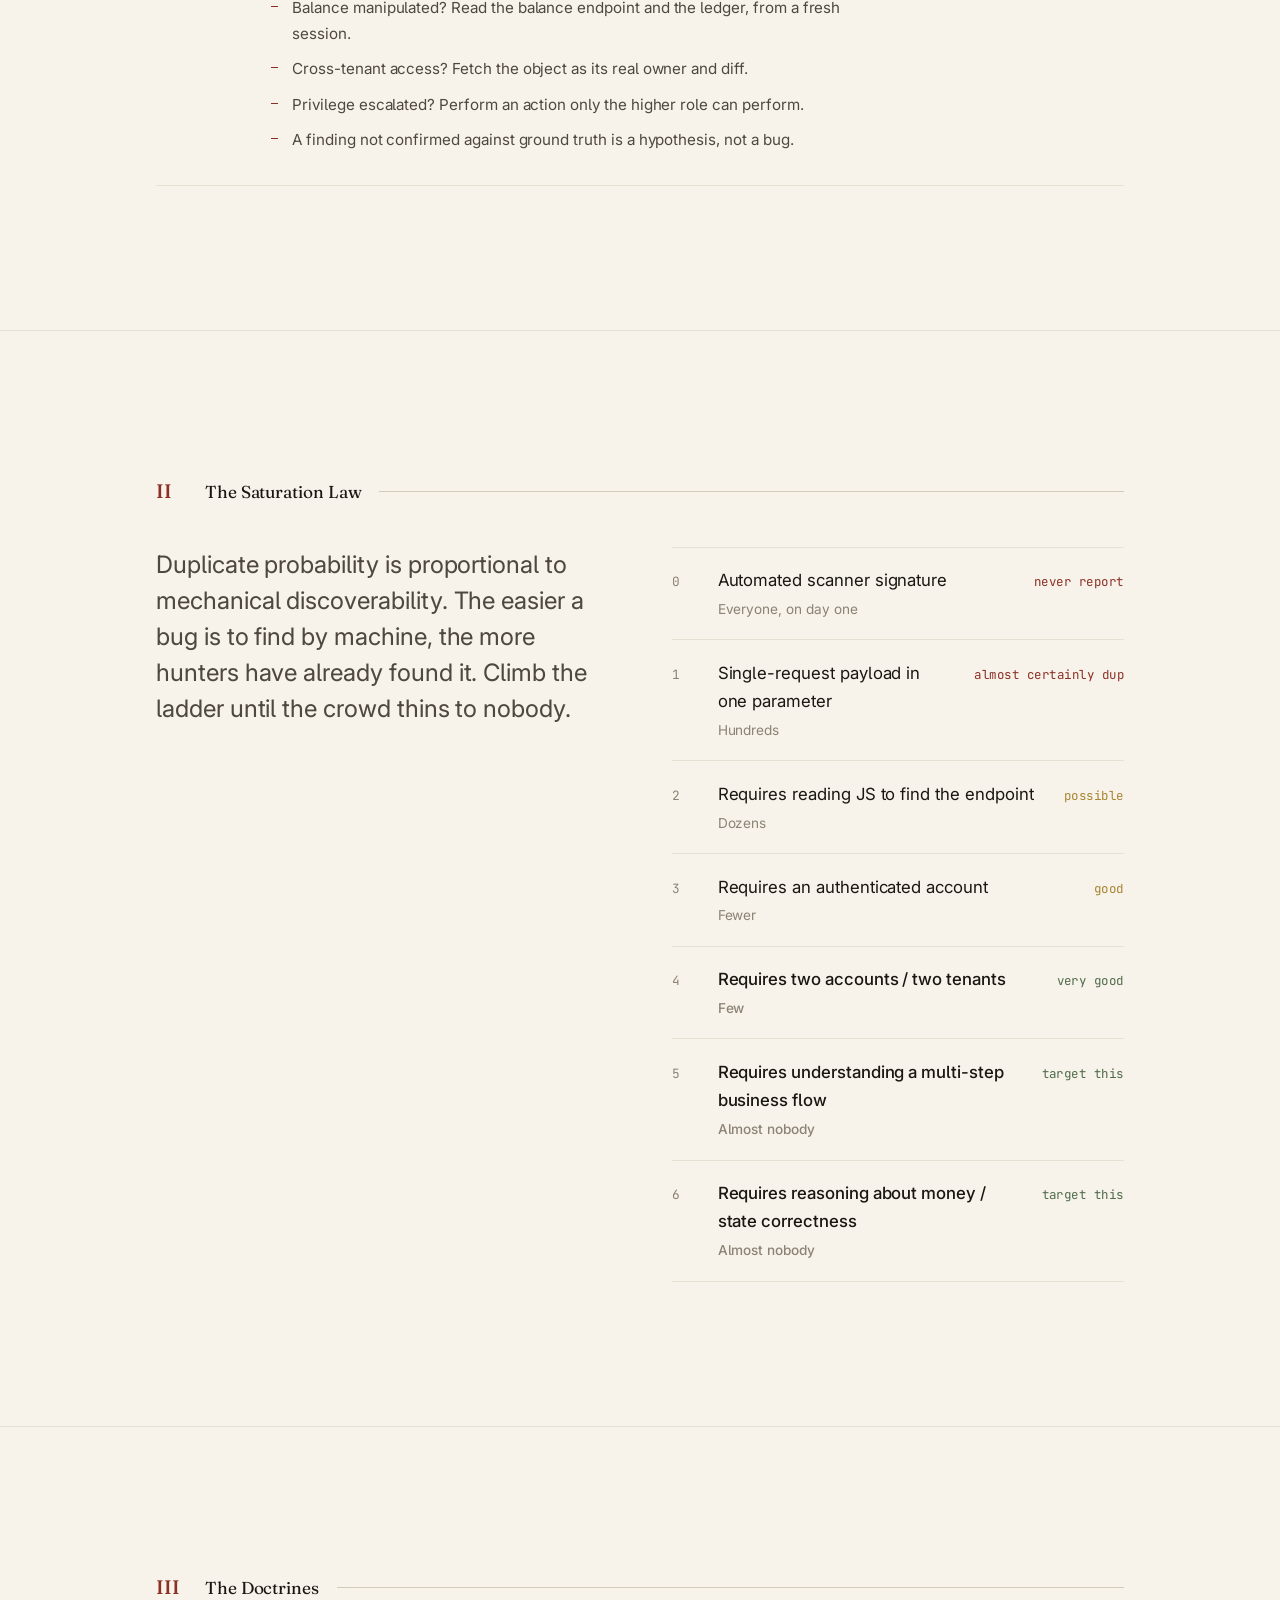
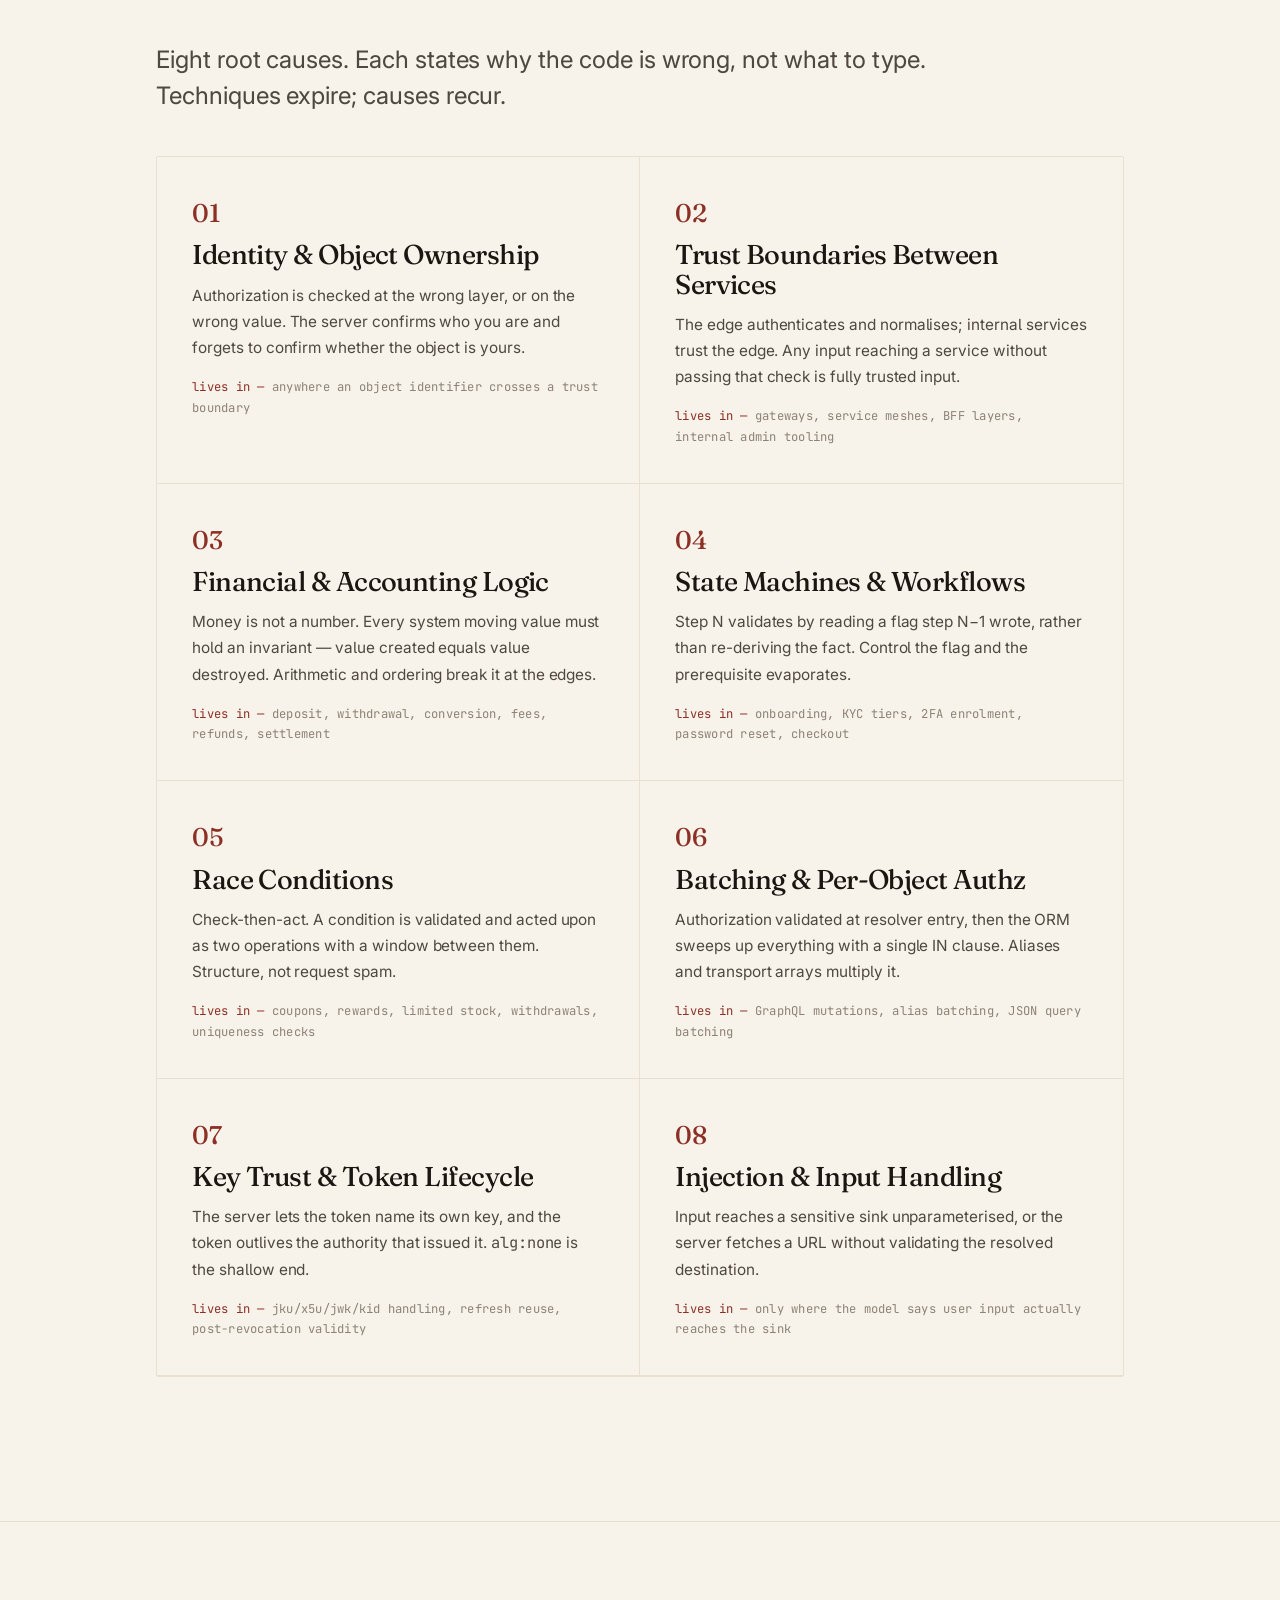
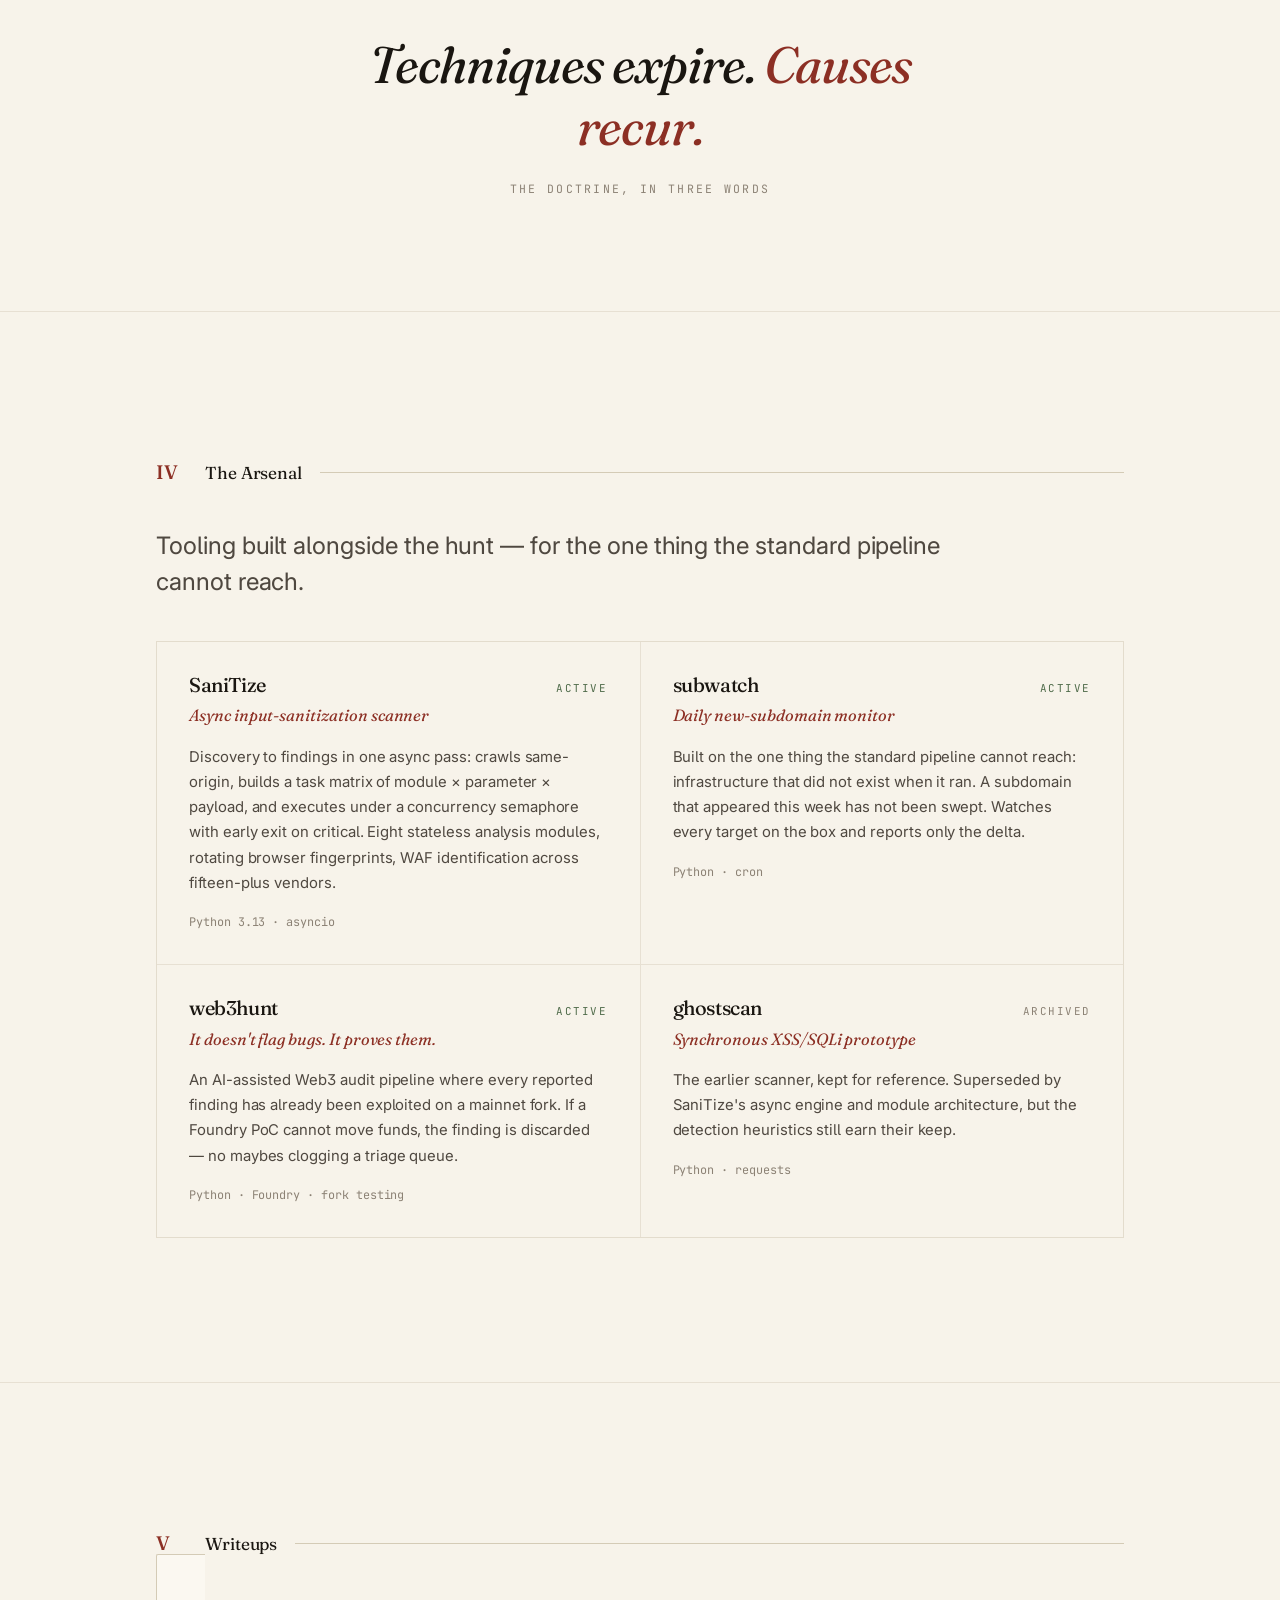
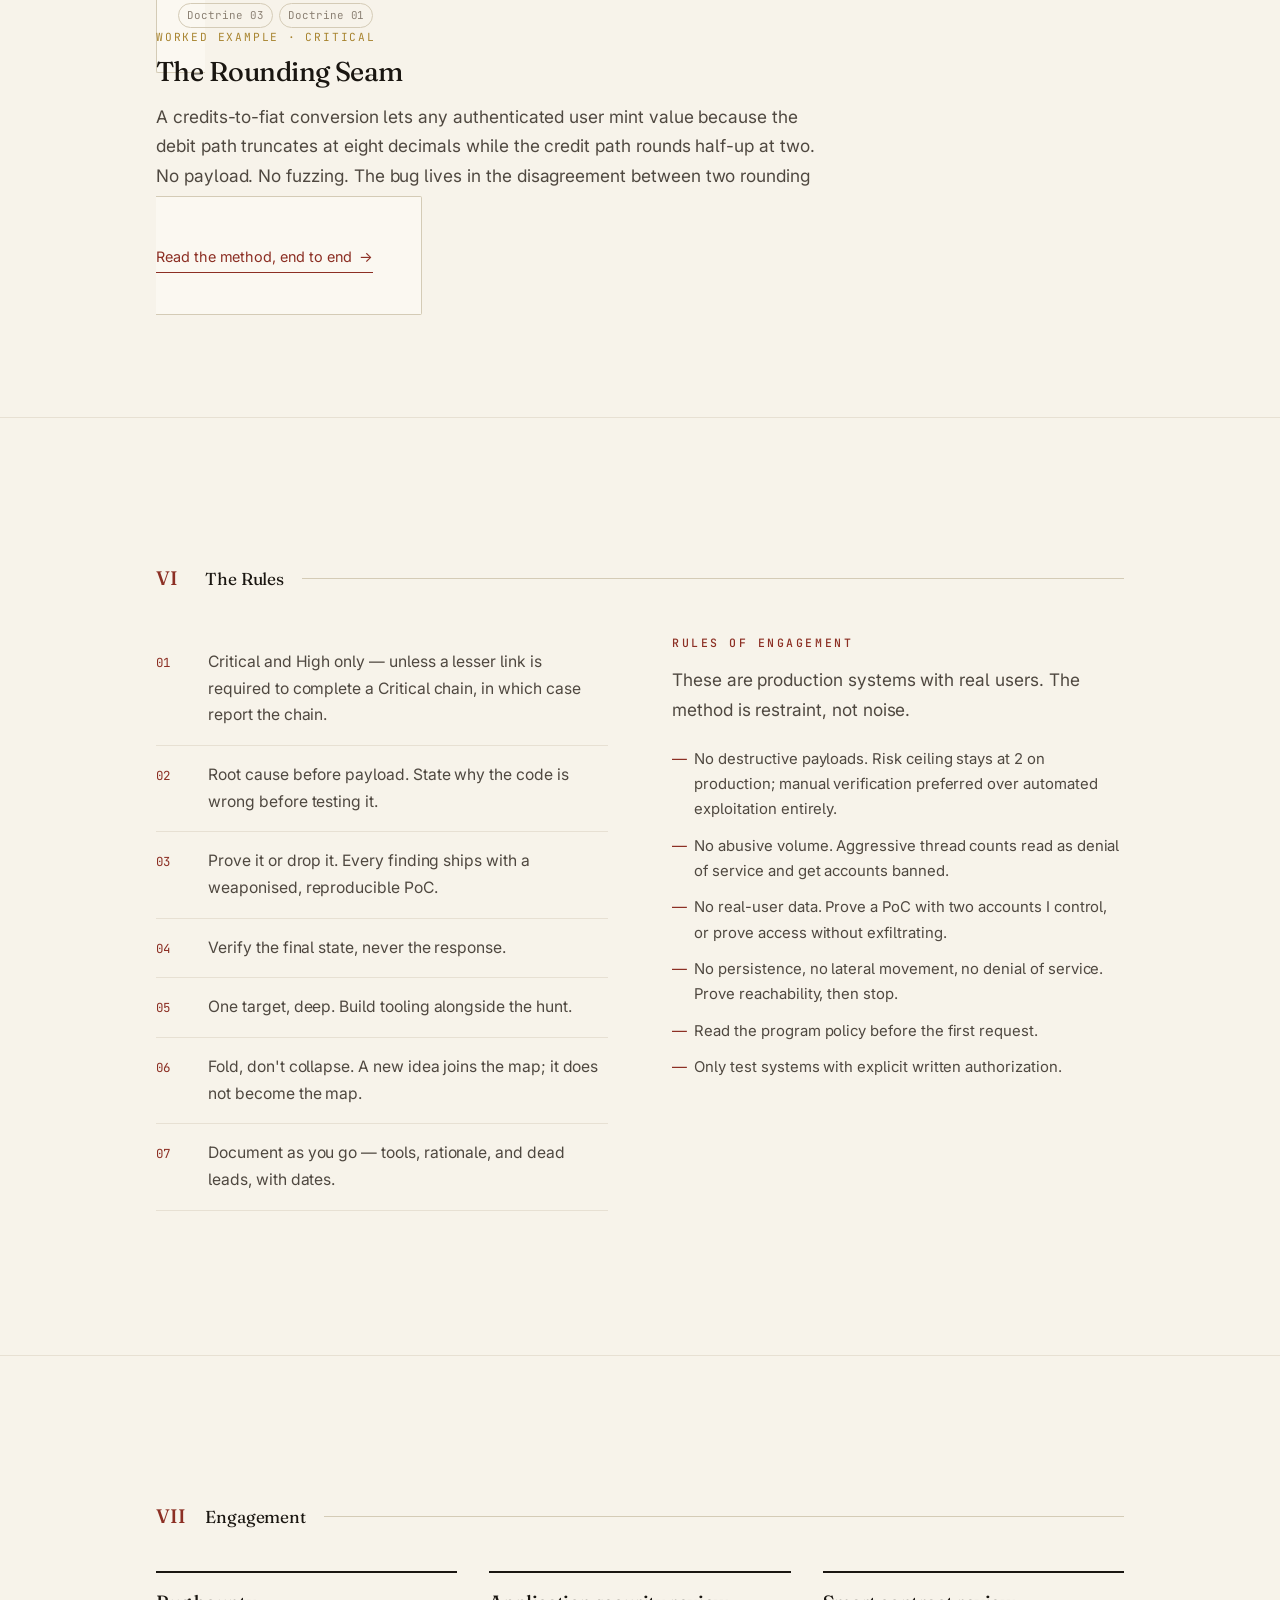
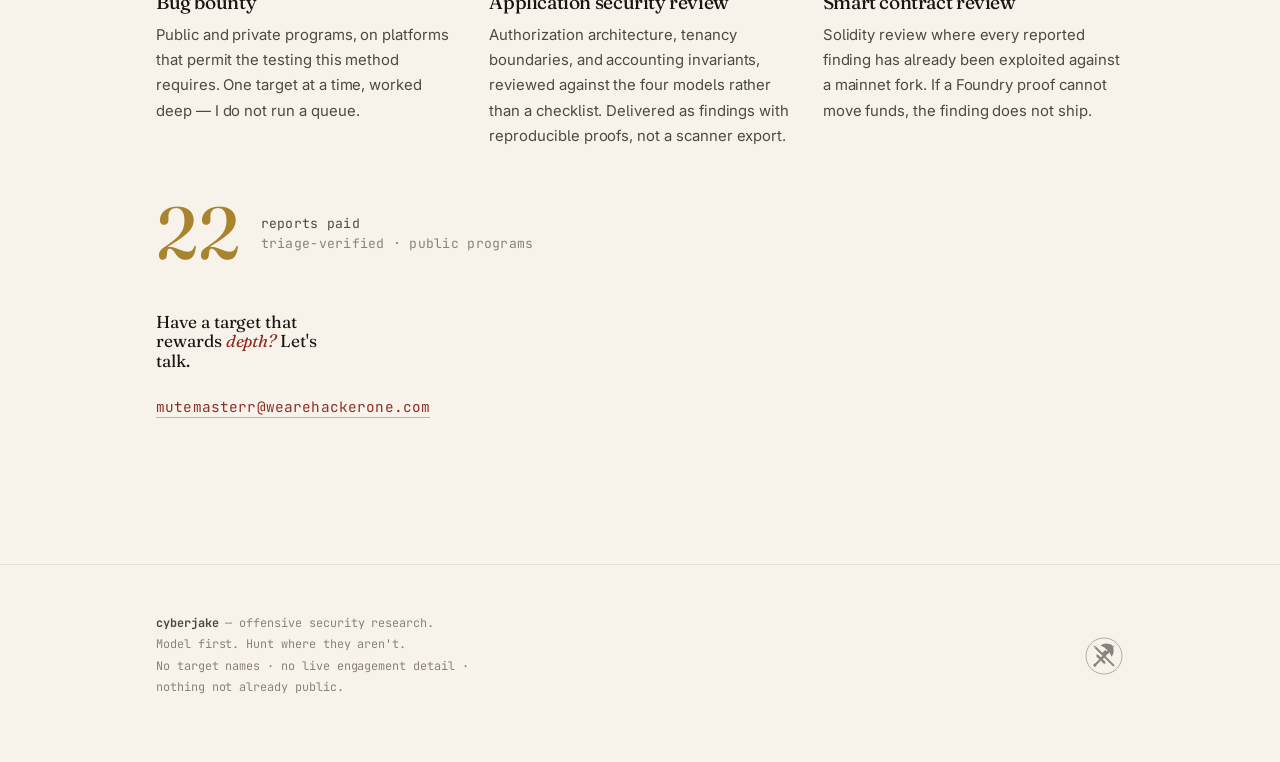
==== commit 23dc10bd: "Add track-record stat to Engagement section" ====
--- a/index.html
+++ b/index.html
@@ -200,6 +200,10 @@
       <div class="offer"><h3>Application security review</h3><p>Authorization architecture, tenancy boundaries, and accounting invariants, reviewed against the four models rather than a checklist. Delivered as findings with reproducible proofs, not a scanner export.</p></div>
       <div class="offer"><h3>Smart contract review</h3><p>Solidity review where every reported finding has already been exploited against a mainnet fork. If a Foundry proof cannot move funds, the finding does not ship.</p></div>
     </div>
+    <div class="record reveal" aria-label="track record">
+      <span class="rec-num">22</span>
+      <div class="rec-label">reports paid<span class="rec-sub">triage-verified · public programs</span></div>
+    </div>
     <p class="cta reveal">Have a target that rewards <em>depth?</em> Let's talk.</p>
     <p class="reveal contact-lines" style="margin-top:1.6rem;font-family:var(--mono);font-size:.9rem;letter-spacing:.01em">
       <a href="mailto:mutemasterr@wearehackerone.com">mutemasterr@wearehackerone.com</a>
--- a/styles.css
+++ b/styles.css
@@ -446,3 +446,9 @@
   color:var(--seal-soft);
   border-color:var(--seal-soft);
 }
+
+/* ---- track record (engagement) ---- */
+.record { display: flex; align-items: center; gap: 1.3rem; margin-bottom: 3rem; }
+.record .rec-num { font-family: var(--serif); font-weight: 460; font-size: clamp(3.2rem, 2.2rem + 4.2vw, 4.6rem); line-height: .82; color: var(--gold); font-variant-numeric: lining-nums; }
+.record .rec-label { font-family: var(--mono); font-size: .82rem; letter-spacing: .02em; color: var(--ink-soft); line-height: 1.5; }
+.record .rec-sub { display: block; color: var(--ink-faint); }
